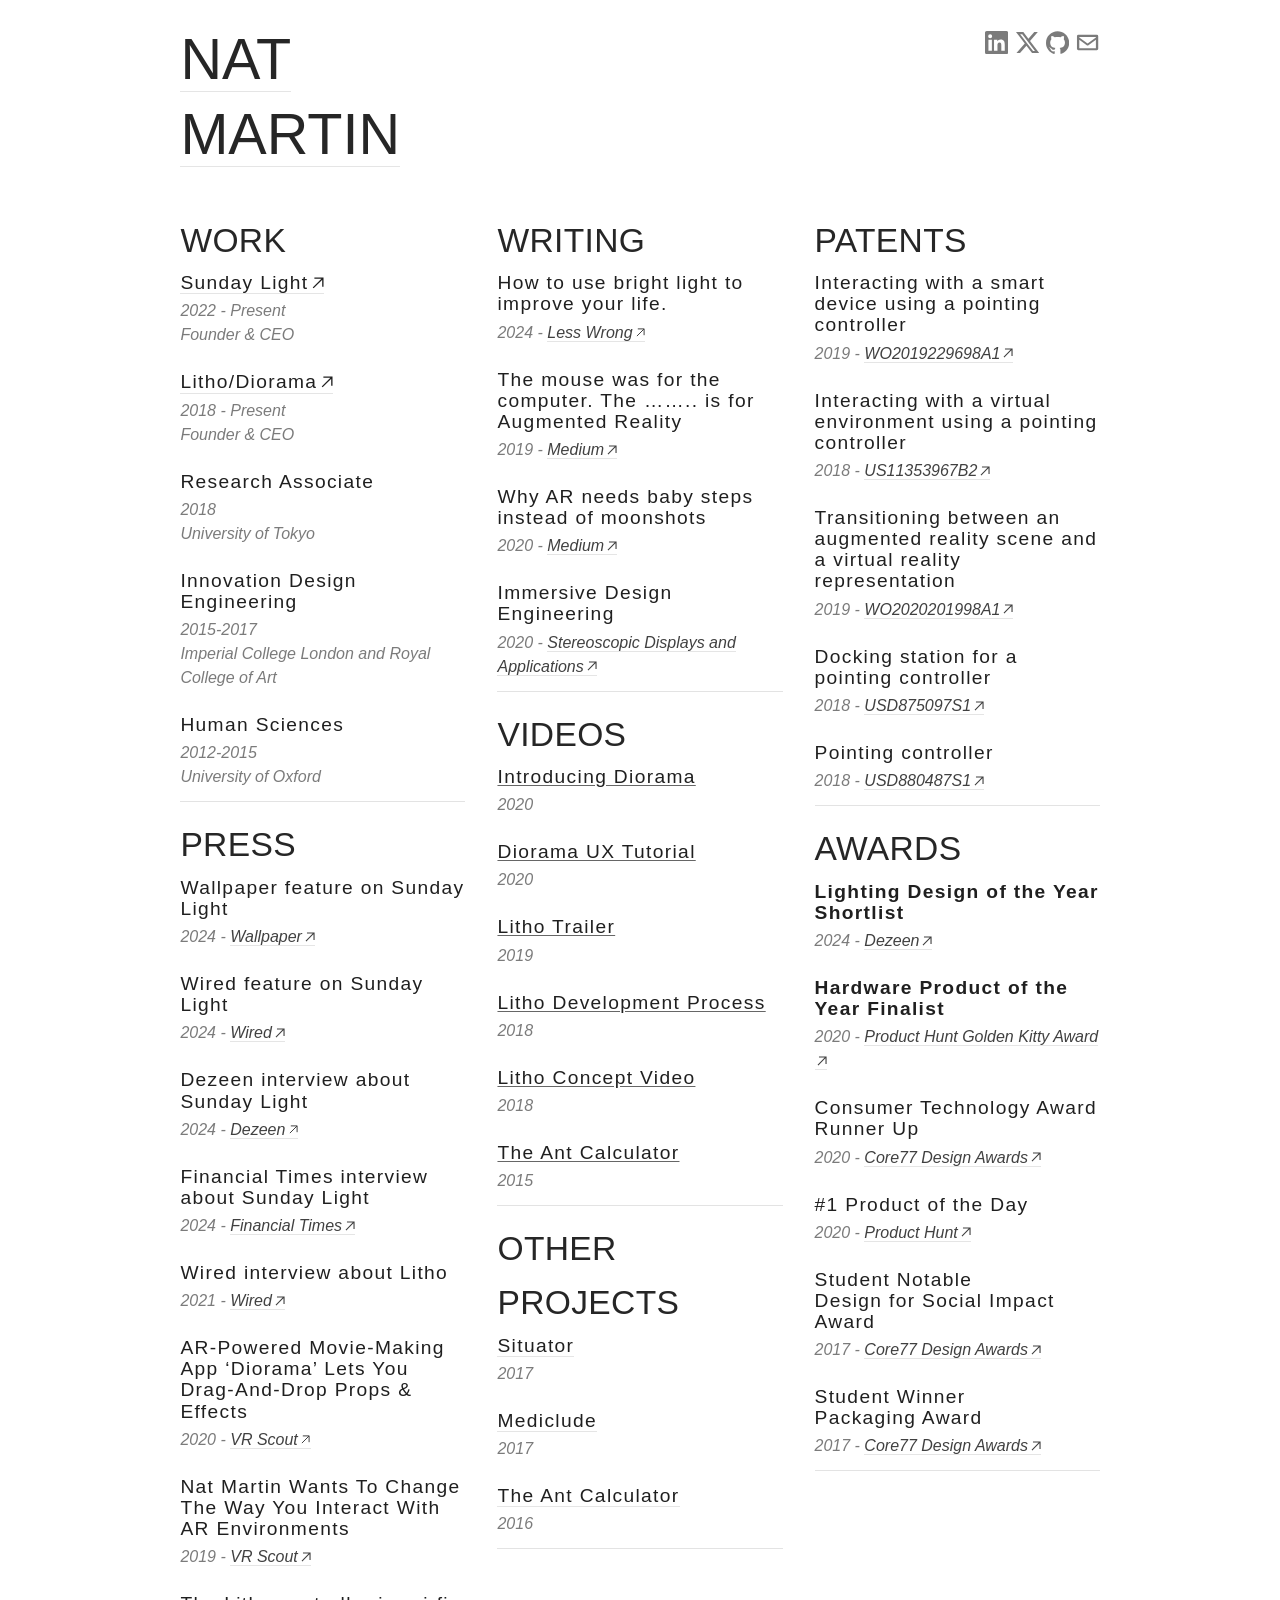
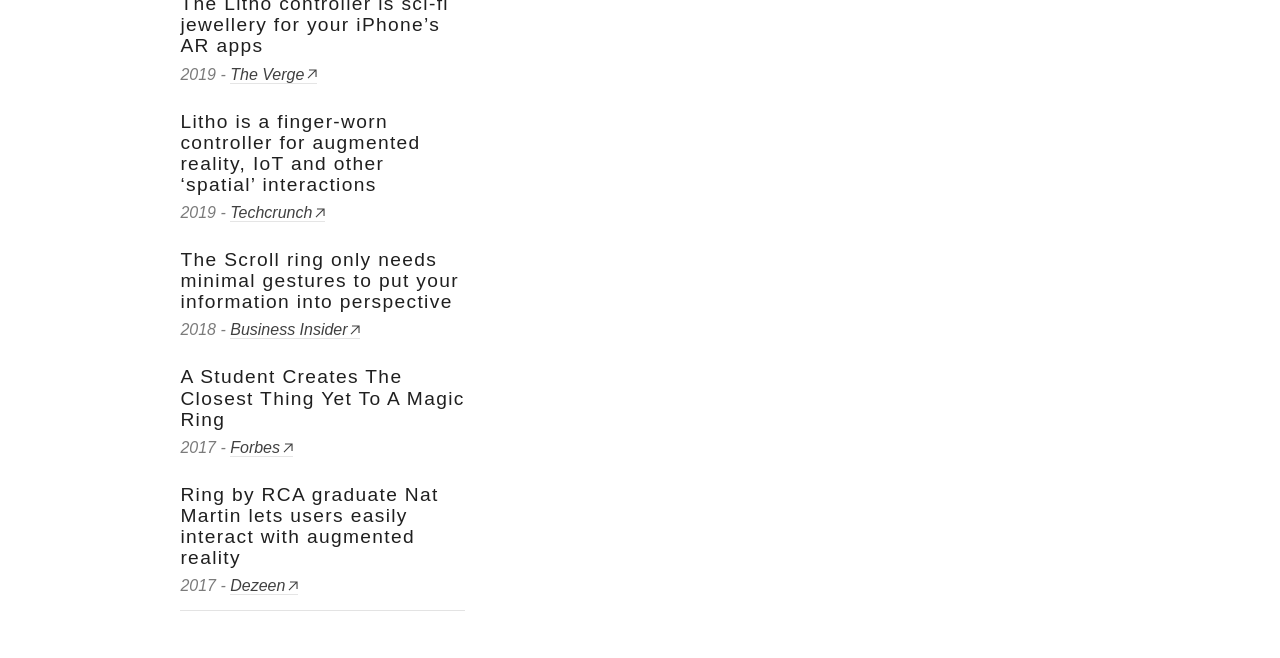
==== index.html @ bfd43d9f "Rebuild Cargo site as static HTML for GitHub Pages Claude-Session: https://claude.ai/code/session_01" ====
<!doctype html>
<html lang="en">
<head>
<meta charset="utf-8">
<meta name="viewport" content="width=device-width, initial-scale=1">
<title>Nat Martin</title>
<meta name="description" content="Nat Martin is the founder of Sunday Light and Litho.">
<link rel="canonical" href="https://natmartin.com/">
<meta property="og:title" content="Nat Martin">
<meta property="og:description" content="Nat Martin is the founder of Sunday Light and Litho.">
<meta property="og:url" content="https://natmartin.com/">
<meta property="og:type" content="website">
<link rel="icon" href="/favicon.ico">
<link rel="stylesheet" href="/style.css">
</head>
<body>

<header class="site-header">
  <h1><a href="/">NAT MARTIN</a></h1>
  <nav class="social" aria-label="Elsewhere">
    <a href="https://www.linkedin.com/in/nat-martin-389845101/" target="_blank" rel="noopener" aria-label="LinkedIn"><svg viewBox="0 0 24 24" fill="currentColor" aria-hidden="true"><path d="M20.447 20.452h-3.554v-5.569c0-1.328-.027-3.037-1.852-3.037-1.853 0-2.136 1.445-2.136 2.939v5.667H9.351V9h3.414v1.561h.046c.477-.9 1.637-1.85 3.37-1.85 3.601 0 4.267 2.37 4.267 5.455v6.286zM5.337 7.433a2.062 2.062 0 1 1 0-4.125 2.062 2.062 0 0 1 0 4.125zM7.119 20.452H3.555V9h3.564v11.452zM22.225 0H1.771C.792 0 0 .774 0 1.729v20.542C0 23.227.792 24 1.771 24h20.451C23.2 24 24 23.227 24 22.271V1.729C24 .774 23.2 0 22.222 0h.003z"/></svg></a>
    <a href="https://twitter.com/natmart_in" target="_blank" rel="noopener" aria-label="X (Twitter)"><svg viewBox="0 0 24 24" fill="currentColor" aria-hidden="true"><path d="M18.901 1.153h3.68l-8.04 9.19L24 22.846h-7.406l-5.8-7.584-6.638 7.584H.474l8.6-9.83L0 1.154h7.594l5.243 6.932ZM17.61 20.644h2.039L6.486 3.24H4.298Z"/></svg></a>
    <a href="https://github.com/natmart-in" target="_blank" rel="noopener" aria-label="GitHub"><svg viewBox="0 0 24 24" fill="currentColor" aria-hidden="true"><path d="M12 .297c-6.63 0-12 5.373-12 12 0 5.303 3.438 9.8 8.205 11.385.6.113.82-.258.82-.577 0-.285-.01-1.04-.015-2.04-3.338.724-4.042-1.61-4.042-1.61C4.422 18.07 3.633 17.7 3.633 17.7c-1.087-.744.084-.729.084-.729 1.205.084 1.838 1.236 1.838 1.236 1.07 1.835 2.809 1.305 3.495.998.108-.776.417-1.305.76-1.605-2.665-.3-5.466-1.332-5.466-5.93 0-1.31.465-2.38 1.235-3.22-.135-.303-.54-1.523.105-3.176 0 0 1.005-.322 3.3 1.23.96-.267 1.98-.399 3-.405 1.02.006 2.04.138 3 .405 2.28-1.552 3.285-1.23 3.285-1.23.645 1.653.24 2.873.12 3.176.765.84 1.23 1.91 1.23 3.22 0 4.61-2.805 5.625-5.475 5.92.42.36.81 1.096.81 2.22 0 1.606-.015 2.896-.015 3.286 0 .315.21.69.825.57C20.565 22.092 24 17.592 24 12.297c0-6.627-5.373-12-12-12"/></svg></a>
    <a href="mailto:nat@litho.cc" aria-label="Email"><svg viewBox="0 0 24 24" fill="currentColor" aria-hidden="true"><path d="M2.5 4h19A1.5 1.5 0 0 1 23 5.5v13a1.5 1.5 0 0 1-1.5 1.5h-19A1.5 1.5 0 0 1 1 18.5v-13A1.5 1.5 0 0 1 2.5 4Zm.9 2.2v.4l8.6 6.3 8.6-6.3v-.4Zm17.2 2.9-7.7 5.6a1.6 1.6 0 0 1-1.8 0L3.4 9.1v8.7h17.2Z"/></svg></a>
  </nav>
</header>

<main class="columns">

  <div>
    <section>
      <h2>WORK</h2>
      <div class="entry">
        <a class="entry-title ext" href="https://www.sundaylight.cc" target="_blank" rel="noopener">Sunday Light</a>
        <p>2022 - Present<br>Founder &amp; CEO</p>
      </div>
      <div class="entry">
        <a class="entry-title ext" href="http://www.diora.ma" target="_blank" rel="noopener">Litho/Diorama</a>
        <p>2018 - Present<br>Founder &amp; CEO</p>
      </div>
      <div class="entry">
        <span class="entry-title">Research Associate</span>
        <p>2018<br>University of Tokyo</p>
      </div>
      <div class="entry">
        <span class="entry-title">Innovation Design Engineering</span>
        <p>2015-2017<br>Imperial College London and Royal College of Art</p>
      </div>
      <div class="entry">
        <span class="entry-title">Human Sciences</span>
        <p>2012-2015<br>University of Oxford</p>
      </div>
      <hr>
    </section>

    <section>
      <h2>PRESS</h2>
      <div class="entry">
        <span class="entry-title">Wallpaper feature on Sunday Light</span>
        <p>2024 - <a class="ext" href="https://www.wallpaper.com/tech/we-switch-on-a-set-of-new-lighting-products-designed-to-entertain-educate-and-enhance" target="_blank" rel="noopener">Wallpaper</a></p>
      </div>
      <div class="entry">
        <span class="entry-title">Wired feature on Sunday Light</span>
        <p>2024 - <a class="ext" href="https://static1.squarespace.com/static/654f672aed29a06d3eca806d/t/6606af1b74b40d6e9ec8dcd3/1711714079746/Sunday+Wired.pdf" target="_blank" rel="noopener">Wired</a></p>
      </div>
      <div class="entry">
        <span class="entry-title">Dezeen interview about Sunday Light</span>
        <p>2024 - <a class="ext" href="https://www.dezeen.com/2024/02/12/sunday-light-nat-martin-sean-hammett/" target="_blank" rel="noopener">Dezeen</a></p>
      </div>
      <div class="entry">
        <span class="entry-title">Financial Times interview about Sunday Light</span>
        <p>2024 - <a class="ext" href="https://www.ft.com/content/4465e2ee-4e23-4ca4-8f45-6066abd70ad9" target="_blank" rel="noopener">Financial Times</a></p>
      </div>
      <div class="entry">
        <span class="entry-title">Wired interview about Litho</span>
        <p>2021 - <a class="ext" href="https://www.wired.co.uk/article/ar-influencers-litho-virtual-reality" target="_blank" rel="noopener">Wired</a></p>
      </div>
      <div class="entry">
        <span class="entry-title">AR-Powered Movie-Making App ‘Diorama’ Lets You Drag-And-Drop Props &amp; Effects</span>
        <p>2020 - <a class="ext" href="https://web.archive.org/web/20230603014330/https://vrscout.com/news/ar-movie-making-diorama-digital-props-effects/" target="_blank" rel="noopener">VR Scout</a></p>
      </div>
      <div class="entry">
        <span class="entry-title">Nat Martin Wants To Change The Way You Interact With AR Environments</span>
        <p>2019 - <a class="ext" href="https://web.archive.org/web/20230203075517/https://vrscout.com/news/nat-martin-interacting-with-ar/" target="_blank" rel="noopener">VR Scout</a></p>
      </div>
      <div class="entry">
        <span class="entry-title">The Litho controller is sci-fi jewellery for your iPhone’s AR apps</span>
        <p>2019 - <a class="ext" href="https://www.theverge.com/2019/2/19/18225277/litho-controller-ar-vr-motion-ring-development-kit-shipping-cost-launch" target="_blank" rel="noopener">The Verge</a></p>
      </div>
      <div class="entry">
        <span class="entry-title">Litho is a finger-worn controller for augmented reality, IoT and other ‘spatial’ interactions</span>
        <p>2019 - <a class="ext" href="https://techcrunch.com/2019/02/18/litho/" target="_blank" rel="noopener">Techcrunch</a></p>
      </div>
      <div class="entry">
        <span class="entry-title">The Scroll ring only needs minimal gestures to put your information into perspective</span>
        <p>2018 - <a class="ext" href="https://twitter.com/businessinsider/status/1115087870413303809" target="_blank" rel="noopener">Business Insider</a></p>
      </div>
      <div class="entry">
        <span class="entry-title">A Student Creates The Closest Thing Yet To A Magic Ring</span>
        <p>2017 - <a class="ext" href="https://www.forbes.com/sites/kevinmurnane/2017/08/09/augmented-reality-technology-a-student-creates-the-closest-thing-yet-to-a-magic-ring/" target="_blank" rel="noopener">Forbes</a></p>
      </div>
      <div class="entry">
        <span class="entry-title">Ring by RCA graduate Nat Martin lets users easily interact with augmented reality</span>
        <p>2017 - <a class="ext" href="https://www.dezeen.com/2017/07/25/rca-graduate-scroll-ring-lets-users-easily-interact-with-augmented-reality-design-technology/" target="_blank" rel="noopener">Dezeen</a></p>
      </div>
      <hr>
    </section>
  </div>

  <div>
    <section>
      <h2>WRITING</h2>
      <div class="entry">
        <span class="entry-title">How to use bright light to improve your life.</span>
        <p>2024 - <a class="ext" href="https://www.lesswrong.com/posts/W4Y7wkGEgaKemsyf9/how-to-use-bright-light-to-improve-your-life" target="_blank" rel="noopener">Less Wrong</a></p>
      </div>
      <div class="entry">
        <span class="entry-title">The mouse was for the computer. The …….. is for Augmented Reality</span>
        <p>2019 - <a class="ext" href="https://medium.com/litho/designing-an-input-device-for-the-real-world-a-process-of-elimination-c4685aed7d09" target="_blank" rel="noopener">Medium</a></p>
      </div>
      <div class="entry">
        <span class="entry-title">Why AR needs baby steps instead of moonshots</span>
        <p>2020 - <a class="ext" href="https://medium.com/litho/how-to-ship-an-ar-product-that-people-might-actually-want-174dd3a773b3" target="_blank" rel="noopener">Medium</a></p>
      </div>
      <div class="entry">
        <span class="entry-title">Immersive Design Engineering</span>
        <p>2020 - <a class="ext" href="https://www.researchgate.net/publication/344886489_Immersive_Design_Engineering" target="_blank" rel="noopener">Stereoscopic Displays and Applications</a></p>
      </div>
      <hr>
    </section>

    <section>
      <h2>VIDEOS</h2>
      <div class="entry">
        <button class="video" type="button" data-video="https://www.youtube.com/embed/HFUXBONuKPU">Introducing Diorama</button>
        <p>2020</p>
      </div>
      <div class="entry">
        <button class="video" type="button" data-video="https://www.youtube.com/embed/gn4ldR-CJKc?start=42">Diorama UX Tutorial</button>
        <p>2020</p>
      </div>
      <div class="entry">
        <button class="video" type="button" data-video="https://www.youtube.com/embed/v8LeG3nco04">Litho Trailer</button>
        <p>2019</p>
      </div>
      <div class="entry">
        <button class="video" type="button" data-video="https://www.youtube.com/embed/qNUJE_VNYdY">Litho Development Process</button>
        <p>2018</p>
      </div>
      <div class="entry">
        <button class="video" type="button" data-video="https://www.youtube.com/embed/jl1Sqm-9z5Y">Litho Concept Video</button>
        <p>2018</p>
      </div>
      <div class="entry">
        <button class="video" type="button" data-video="https://www.youtube.com/embed/rH-5Jxub50o">The Ant Calculator</button>
        <p>2015</p>
      </div>
      <hr>
    </section>

    <section>
      <h2>OTHER PROJECTS</h2>
      <div class="entry">
        <a class="entry-title" href="/Situator">Situator</a>
        <p>2017</p>
      </div>
      <div class="entry">
        <a class="entry-title" href="/Mediclude">Mediclude</a>
        <p>2017</p>
      </div>
      <div class="entry">
        <a class="entry-title" href="/The-Ant-Calculator">The Ant Calculator</a>
        <p>2016</p>
      </div>
      <hr>
    </section>
  </div>

  <div>
    <section>
      <h2>PATENTS</h2>
      <div class="entry">
        <span class="entry-title">Interacting with a smart device using a pointing controller</span>
        <p>2019 - <a class="ext" href="https://patentimages.storage.googleapis.com/80/d0/ac/62b74b3158cdf9/WO2020170105A1.pdf" target="_blank" rel="noopener">WO2019229698A1</a></p>
      </div>
      <div class="entry">
        <span class="entry-title">Interacting with a virtual environment using a pointing controller</span>
        <p>2018 - <a class="ext" href="https://patentimages.storage.googleapis.com/e6/0a/2b/3825c41c6f18b3/US11353967.pdf" target="_blank" rel="noopener">US11353967B2</a></p>
      </div>
      <div class="entry">
        <span class="entry-title">Transitioning between an augmented reality scene and a virtual reality representation</span>
        <p>2019 - <a class="ext" href="https://patentimages.storage.googleapis.com/53/9c/a0/f9d5b42221a917/WO2020201998A1.pdf" target="_blank" rel="noopener">WO2020201998A1</a></p>
      </div>
      <div class="entry">
        <span class="entry-title">Docking station for a pointing controller</span>
        <p>2018 - <a class="ext" href="https://patentimages.storage.googleapis.com/ee/4f/90/f56b7838b0bfa9/USD875097.pdf" target="_blank" rel="noopener">USD875097S1</a></p>
      </div>
      <div class="entry">
        <span class="entry-title">Pointing controller</span>
        <p>2018 - <a class="ext" href="https://patentimages.storage.googleapis.com/4f/f9/db/c7bdec2f3b0ec2/USD880487.pdf" target="_blank" rel="noopener">USD880487S1</a></p>
      </div>
      <hr>
    </section>

    <section>
      <h2>AWARDS</h2>
      <div class="entry">
        <span class="entry-title strong">Lighting Design of the Year Shortlist</span>
        <p>2024 - <a class="ext" href="https://www.dezeen.com/awards/2024/shortlists/sunday-light/" target="_blank" rel="noopener">Dezeen</a></p>
      </div>
      <div class="entry">
        <span class="entry-title strong">Hardware Product of the Year Finalist</span>
        <p>2020 - <a class="ext" href="https://twitter.com/ProductHuntHi/status/1351247954657636352" target="_blank" rel="noopener">Product Hunt Golden Kitty Award</a></p>
      </div>
      <div class="entry">
        <span class="entry-title">Consumer Technology Award Runner Up</span>
        <p>2020 - <a class="ext" href="https://www.core77.com/posts/98933/The-2020-Core77-Design-Awards-Consumer-Technology-Honorees" target="_blank" rel="noopener">Core77 Design Awards</a></p>
      </div>
      <div class="entry">
        <span class="entry-title">#1 Product of the Day</span>
        <p>2020 - <a class="ext" href="https://www.producthunt.com/posts/diorama" target="_blank" rel="noopener">Product Hunt</a></p>
      </div>
      <div class="entry">
        <span class="entry-title">Student Notable<br>Design for Social Impact Award</span>
        <p>2017 - <a class="ext" href="https://designawards.core77.com/2017/Design-for-Social-Impact.html" target="_blank" rel="noopener">Core77 Design Awards</a></p>
      </div>
      <div class="entry">
        <span class="entry-title">Student Winner<br>Packaging Award</span>
        <p>2017 - <a class="ext" href="https://designawards.core77.com/Packaging/63092/Mediclude.html" target="_blank" rel="noopener">Core77 Design Awards</a></p>
      </div>
      <hr>
    </section>
  </div>

</main>

<dialog class="player" aria-label="Video">
  <button class="close" type="button" aria-label="Close video">&times;</button>
  <div class="frame"><iframe title="Video" allow="autoplay; encrypted-media; picture-in-picture; fullscreen" allowfullscreen referrerpolicy="strict-origin-when-cross-origin"></iframe></div>
</dialog>

<script>
(() => {
  const dialog = document.querySelector('dialog.player');
  const frame = dialog.querySelector('iframe');
  document.querySelectorAll('[data-video]').forEach((button) => {
    button.addEventListener('click', () => {
      const url = button.dataset.video;
      frame.src = url + (url.includes('?') ? '&' : '?') + 'autoplay=1';
      frame.title = button.textContent;
      dialog.showModal();
    });
  });
  dialog.querySelector('.close').addEventListener('click', () => dialog.close());
  dialog.addEventListener('click', (e) => { if (e.target === dialog) dialog.close(); });
  dialog.addEventListener('close', () => { frame.src = ''; });
})();
</script>
</body>
</html>
---- style.css ----
:root {
  --ink: rgba(0, 0, 0, 0.85);
  --title: rgba(0, 0, 0, 0.88);
  --link: rgba(0, 0, 0, 0.75);
  --muted: rgba(79, 79, 79, 0.75);
  --rule: rgba(0, 0, 0, 0.11);
  --underline: rgba(127, 127, 127, 0.2);
  --bg: #fff;
  --pad: 1.9rem;
  --gap: 2rem;
  --font: -apple-system, BlinkMacSystemFont, "Segoe UI", Roboto, Oxygen, Ubuntu, Cantarell, "Open Sans", "Helvetica Neue", sans-serif;
}

*, *::before, *::after { box-sizing: border-box; }

html { font-size: 100%; -webkit-text-size-adjust: 100%; }

body {
  margin: 0 auto;
  max-width: 980px;
  background: var(--bg);
  color: var(--muted);
  font: 400 1rem/1.5 var(--font);
  -webkit-font-smoothing: antialiased;
}

a {
  color: var(--link);
  text-decoration: none;
  border-bottom: 1px solid var(--underline);
}
a:hover { border-bottom-color: rgba(0, 0, 0, 0.45); }
a:active { opacity: 0.7; }

i, em { font-style: italic; }
b, strong { font-weight: 600; }

hr {
  height: 1px;
  margin: 0.5rem 0;
  border: 0;
  background: var(--rule);
}

img { display: block; max-width: 100%; height: auto; }

/* External-link arrow, drawn so it never renders as an emoji */
.ext::after {
  content: "";
  display: inline-block;
  width: 0.62em;
  height: 0.62em;
  margin-left: 0.18em;
  vertical-align: 0.02em;
  background: currentColor;
  -webkit-mask: url("data:image/svg+xml,%3Csvg xmlns='http://www.w3.org/2000/svg' viewBox='0 0 10 10'%3E%3Cpath d='M2 1h7v7M9 1 1 9' fill='none' stroke='black' stroke-width='1.1'/%3E%3C/svg%3E") center / contain no-repeat;
  mask: url("data:image/svg+xml,%3Csvg xmlns='http://www.w3.org/2000/svg' viewBox='0 0 10 10'%3E%3Cpath d='M2 1h7v7M9 1 1 9' fill='none' stroke='black' stroke-width='1.1'/%3E%3C/svg%3E") center / contain no-repeat;
}

/* Header */

.site-header {
  display: flex;
  justify-content: space-between;
  align-items: flex-start;
  gap: var(--gap);
  padding: 1.4rem var(--pad) 0;
}

.site-header h1 {
  margin: 0;
  max-width: 18rem;
  font-size: 3.6rem;
  font-weight: 400;
  line-height: 1.3;
  color: var(--ink);
}
.site-header h1 a { color: var(--ink); }

.social {
  display: flex;
  gap: 0.45rem;
  padding-top: 0.55rem;
}
.social a {
  display: block;
  border: 0;
  color: var(--muted);
}
.social a:hover { color: var(--ink); }
.social svg { display: block; width: 1.45rem; height: 1.45rem; }

/* Home: three columns */

.columns {
  display: grid;
  grid-template-columns: repeat(3, minmax(0, 1fr));
  column-gap: var(--gap);
  padding: 2.6rem var(--pad) var(--pad);
}

section h2 {
  margin: 0 0 0.3rem;
  font-size: 2.1rem;
  font-weight: 400;
  line-height: 1.6;
  letter-spacing: 0.01em;
  color: var(--ink);
}

section + section { margin-top: 0; }
section hr { margin-top: 0.75rem; margin-bottom: 1rem; }

.entry { margin: 0 0 1.5rem; }
.entry:last-of-type { margin-bottom: 0.25rem; }

.entry-title {
  display: inline-block;
  margin: 0;
  font-size: 1.2rem;
  font-weight: 400;
  line-height: 1.1;
  letter-spacing: 0.07em;
  color: var(--title);
}
a.entry-title { color: var(--title); }
.entry-title.strong { font-weight: 600; }

.entry p {
  margin: 0.2rem 0 0;
  font-style: italic;
}

/* Video triggers look like the old underlined links */
.video {
  appearance: none;
  padding: 0;
  border: 0;
  background: none;
  font: inherit;
  font-size: 1.2rem;
  line-height: 1.1;
  letter-spacing: 0.07em;
  color: var(--title);
  text-decoration: underline;
  text-decoration-color: rgba(0, 0, 0, 0.6);
  text-underline-offset: 0.12em;
  cursor: pointer;
  text-align: left;
}
.video:hover { text-decoration-color: currentColor; }

dialog.player {
  width: min(90vw, 960px);
  max-width: none;
  padding: 0;
  border: 0;
  border-radius: 12px;
  overflow: hidden;
  background: #000;
  box-shadow: 0 10px 40px rgba(0, 0, 0, 0.25);
}
dialog.player::backdrop {
  background: rgba(0, 0, 0, 0.35);
  -webkit-backdrop-filter: blur(2px);
  backdrop-filter: blur(2px);
}
dialog.player .frame { position: relative; aspect-ratio: 16 / 9; }
dialog.player iframe { position: absolute; inset: 0; width: 100%; height: 100%; border: 0; }
dialog.player .close {
  position: fixed;
  top: 0.75rem;
  right: 1rem;
  padding: 0 0.4rem;
  border: 0;
  background: none;
  color: #fff;
  font: 300 2.4rem/1 var(--font);
  cursor: pointer;
}

/* Project pages */

.project {
  padding: 2.6rem var(--pad) 4rem;
  font-size: 1.05rem;
  line-height: 1.6;
}

.project .split {
  display: grid;
  grid-template-columns: minmax(0, 2fr) minmax(0, 1fr);
  gap: var(--gap);
  align-items: start;
}
.project .split.reverse { grid-template-columns: minmax(0, 1fr) minmax(0, 2fr); }

.project .label {
  margin: 0 0 1.4rem;
  font-size: 1.2rem;
  line-height: 1.1;
  letter-spacing: 0.07em;
  text-transform: uppercase;
  color: var(--title);
}

.project p { margin: 0 0 1.4rem; }
.project b { color: rgba(0, 0, 0, 0.7); }

.project figure { margin: 3rem 0 0; }
.project figcaption {
  margin-top: 0.6em;
  font-size: 0.95rem;
  letter-spacing: 0.02em;
  color: var(--muted);
}

.embed { position: relative; aspect-ratio: 16 / 9; background: #000; }
.embed.square { aspect-ratio: 4 / 3; background: none; }
.embed iframe { position: absolute; inset: 0; width: 100%; height: 100%; border: 0; }

.project .note { margin-top: 3rem; }
.project .narrow { max-width: 66.666%; margin: 1rem auto 0; }

/* Phones and small tablets */

@media (max-width: 767px) {
  :root { --pad: 1.25rem; }
  html { font-size: 93.75%; }
  .site-header { padding-top: 1.1rem; }
  .site-header h1 { font-size: 3rem; }
  .social { padding-top: 0.35rem; }
  .columns { grid-template-columns: 1fr; padding-top: 1.6rem; }
  .columns > div + div { margin-top: 1rem; }
  .project .split,
  .project .split.reverse { grid-template-columns: 1fr; }
  .project .split.reverse > :first-child { order: 2; }
  .project .narrow { max-width: 100%; }
}

@media (prefers-reduced-motion: no-preference) {
  a, .social a, .video { transition: color 0.15s, border-color 0.15s, text-decoration-color 0.15s; }
}
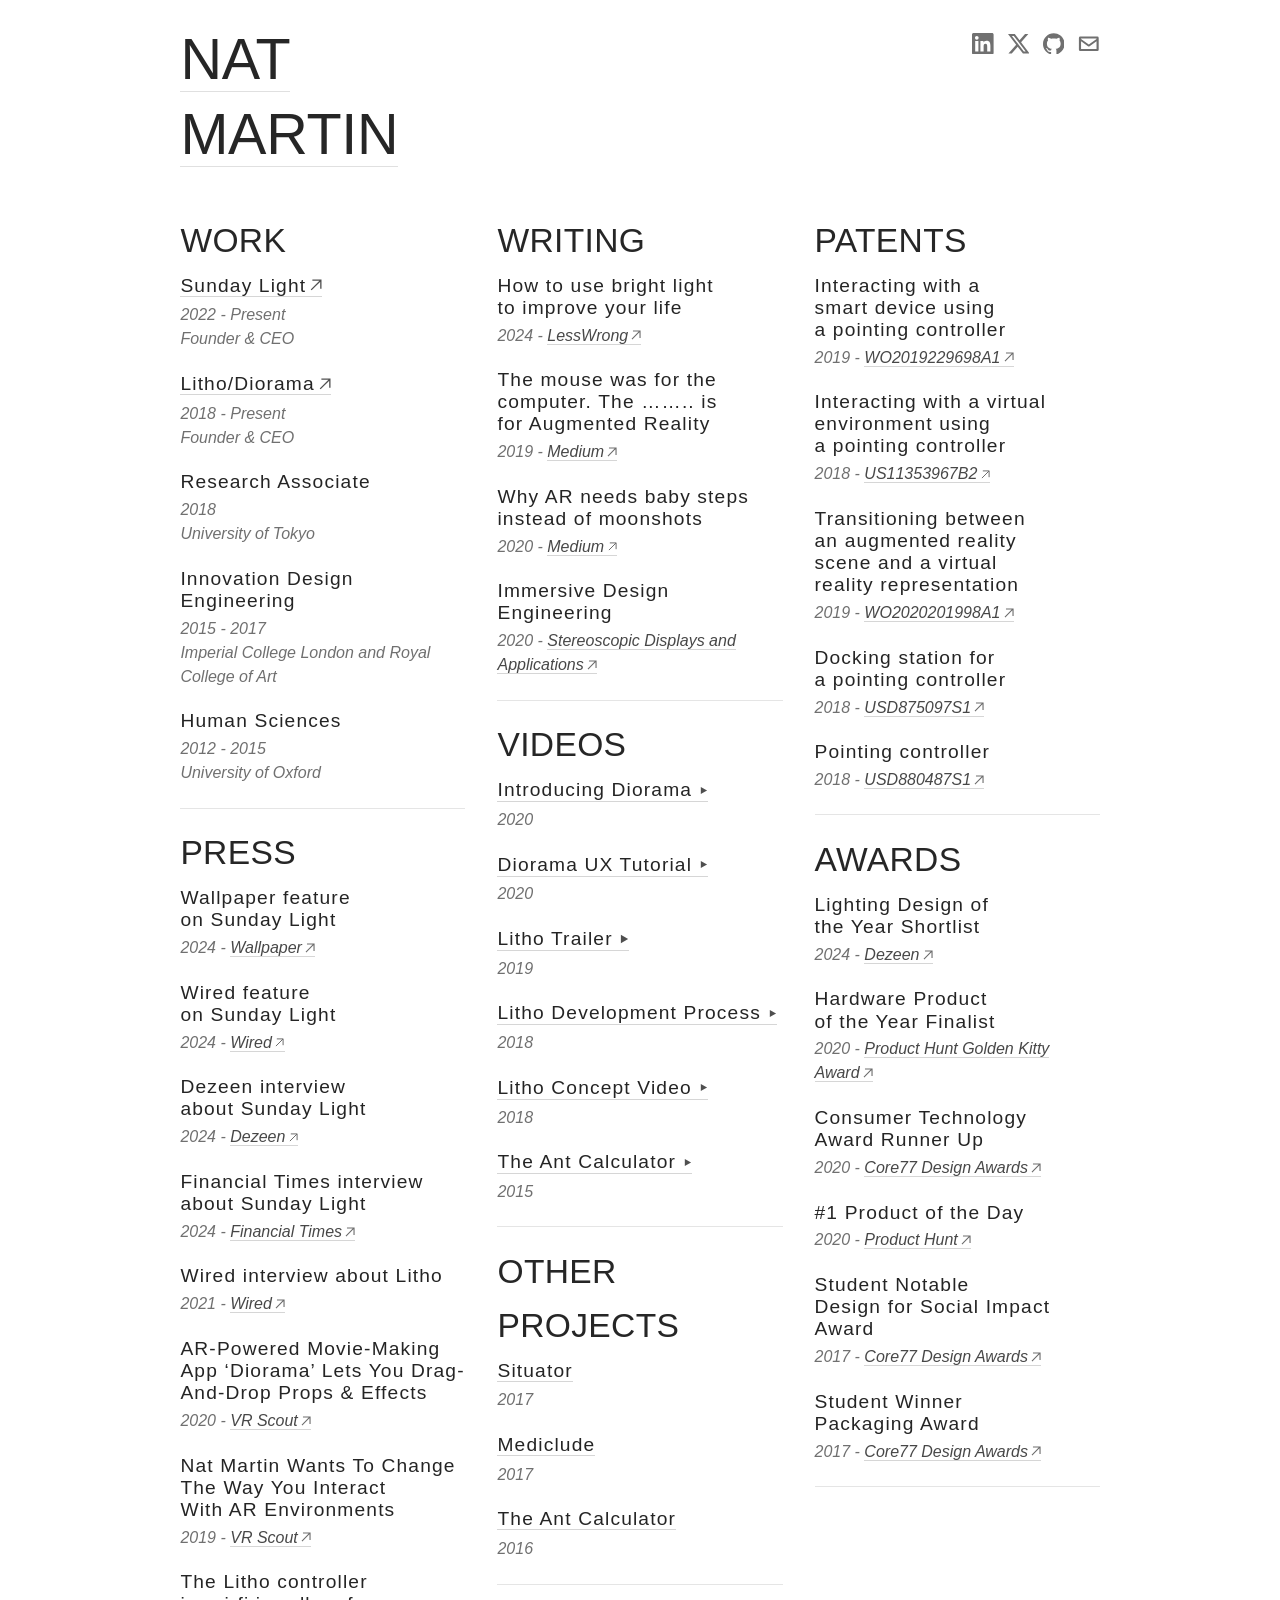
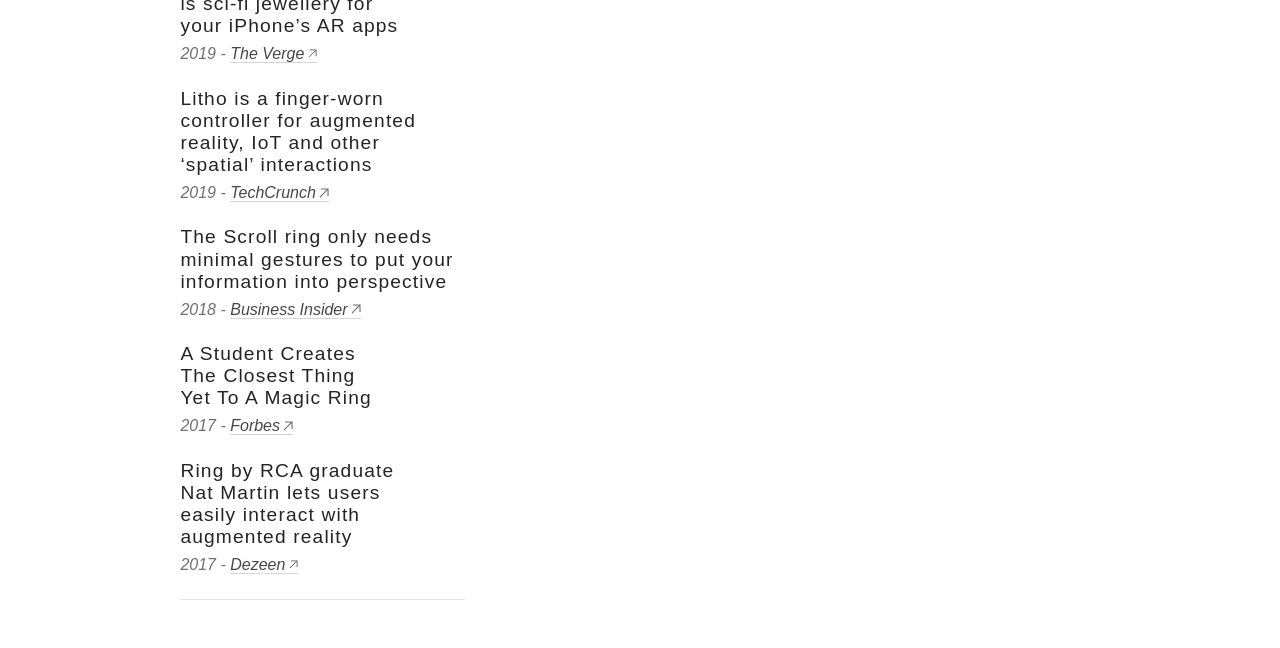
==== commit b6814500: "Polish pass: X handle, copy fixes, consistent links, icons, social card - X handle is now @natmartin" ====
--- a/index.html
+++ b/index.html
@@ -10,7 +10,17 @@
 <meta property="og:description" content="Nat Martin is the founder of Sunday Light and Litho.">
 <meta property="og:url" content="https://natmartin.com/">
 <meta property="og:type" content="website">
-<link rel="icon" href="/favicon.ico">
+<link rel="icon" href="/favicon.svg" type="image/svg+xml">
+<link rel="icon" href="/favicon.ico" sizes="32x32">
+<link rel="apple-touch-icon" href="/apple-touch-icon.png">
+<meta name="theme-color" content="#ffffff">
+<meta property="og:site_name" content="Nat Martin">
+<meta property="og:image" content="https://natmartin.com/og.png">
+<meta property="og:image:width" content="1200">
+<meta property="og:image:height" content="630">
+<meta name="twitter:card" content="summary_large_image">
+<meta name="twitter:site" content="@natmartin">
+<script type="application/ld+json">{"@context":"https://schema.org","@type":"Person","name":"Nat Martin","url":"https://natmartin.com/","jobTitle":"Founder & CEO","worksFor":{"@type":"Organization","name":"Sunday Light","url":"https://www.sundaylight.cc"},"alumniOf":[{"@type":"CollegeOrUniversity","name":"Royal College of Art"},{"@type":"CollegeOrUniversity","name":"Imperial College London"},{"@type":"CollegeOrUniversity","name":"University of Oxford"}],"sameAs":["https://www.linkedin.com/in/nat-martin-389845101/","https://x.com/natmartin","https://github.com/natmart-in"]}</script>
 <link rel="stylesheet" href="/style.css">
 </head>
 <body>
@@ -19,7 +29,7 @@
   <h1><a href="/">NAT MARTIN</a></h1>
   <nav class="social" aria-label="Elsewhere">
     <a href="https://www.linkedin.com/in/nat-martin-389845101/" target="_blank" rel="noopener" aria-label="LinkedIn"><svg viewBox="0 0 24 24" fill="currentColor" aria-hidden="true"><path d="M20.447 20.452h-3.554v-5.569c0-1.328-.027-3.037-1.852-3.037-1.853 0-2.136 1.445-2.136 2.939v5.667H9.351V9h3.414v1.561h.046c.477-.9 1.637-1.85 3.37-1.85 3.601 0 4.267 2.37 4.267 5.455v6.286zM5.337 7.433a2.062 2.062 0 1 1 0-4.125 2.062 2.062 0 0 1 0 4.125zM7.119 20.452H3.555V9h3.564v11.452zM22.225 0H1.771C.792 0 0 .774 0 1.729v20.542C0 23.227.792 24 1.771 24h20.451C23.2 24 24 23.227 24 22.271V1.729C24 .774 23.2 0 22.222 0h.003z"/></svg></a>
-    <a href="https://twitter.com/natmart_in" target="_blank" rel="noopener" aria-label="X (Twitter)"><svg viewBox="0 0 24 24" fill="currentColor" aria-hidden="true"><path d="M18.901 1.153h3.68l-8.04 9.19L24 22.846h-7.406l-5.8-7.584-6.638 7.584H.474l8.6-9.83L0 1.154h7.594l5.243 6.932ZM17.61 20.644h2.039L6.486 3.24H4.298Z"/></svg></a>
+    <a href="https://x.com/natmartin" target="_blank" rel="noopener" aria-label="X"><svg viewBox="0 0 24 24" fill="currentColor" aria-hidden="true"><path d="M18.901 1.153h3.68l-8.04 9.19L24 22.846h-7.406l-5.8-7.584-6.638 7.584H.474l8.6-9.83L0 1.154h7.594l5.243 6.932ZM17.61 20.644h2.039L6.486 3.24H4.298Z"/></svg></a>
     <a href="https://github.com/natmart-in" target="_blank" rel="noopener" aria-label="GitHub"><svg viewBox="0 0 24 24" fill="currentColor" aria-hidden="true"><path d="M12 .297c-6.63 0-12 5.373-12 12 0 5.303 3.438 9.8 8.205 11.385.6.113.82-.258.82-.577 0-.285-.01-1.04-.015-2.04-3.338.724-4.042-1.61-4.042-1.61C4.422 18.07 3.633 17.7 3.633 17.7c-1.087-.744.084-.729.084-.729 1.205.084 1.838 1.236 1.838 1.236 1.07 1.835 2.809 1.305 3.495.998.108-.776.417-1.305.76-1.605-2.665-.3-5.466-1.332-5.466-5.93 0-1.31.465-2.38 1.235-3.22-.135-.303-.54-1.523.105-3.176 0 0 1.005-.322 3.3 1.23.96-.267 1.98-.399 3-.405 1.02.006 2.04.138 3 .405 2.28-1.552 3.285-1.23 3.285-1.23.645 1.653.24 2.873.12 3.176.765.84 1.23 1.91 1.23 3.22 0 4.61-2.805 5.625-5.475 5.92.42.36.81 1.096.81 2.22 0 1.606-.015 2.896-.015 3.286 0 .315.21.69.825.57C20.565 22.092 24 17.592 24 12.297c0-6.627-5.373-12-12-12"/></svg></a>
     <a href="mailto:nat@litho.cc" aria-label="Email"><svg viewBox="0 0 24 24" fill="currentColor" aria-hidden="true"><path d="M2.5 4h19A1.5 1.5 0 0 1 23 5.5v13a1.5 1.5 0 0 1-1.5 1.5h-19A1.5 1.5 0 0 1 1 18.5v-13A1.5 1.5 0 0 1 2.5 4Zm.9 2.2v.4l8.6 6.3 8.6-6.3v-.4Zm17.2 2.9-7.7 5.6a1.6 1.6 0 0 1-1.8 0L3.4 9.1v8.7h17.2Z"/></svg></a>
   </nav>
@@ -44,11 +54,11 @@
       </div>
       <div class="entry">
         <span class="entry-title">Innovation Design Engineering</span>
-        <p>2015-2017<br>Imperial College London and Royal College of Art</p>
+        <p>2015 - 2017<br>Imperial College London and Royal College of Art</p>
       </div>
       <div class="entry">
         <span class="entry-title">Human Sciences</span>
-        <p>2012-2015<br>University of Oxford</p>
+        <p>2012 - 2015<br>University of Oxford</p>
       </div>
       <hr>
     </section>
@@ -89,7 +99,7 @@
       </div>
       <div class="entry">
         <span class="entry-title">Litho is a finger-worn controller for augmented reality, IoT and other ‘spatial’ interactions</span>
-        <p>2019 - <a class="ext" href="https://techcrunch.com/2019/02/18/litho/" target="_blank" rel="noopener">Techcrunch</a></p>
+        <p>2019 - <a class="ext" href="https://techcrunch.com/2019/02/18/litho/" target="_blank" rel="noopener">TechCrunch</a></p>
       </div>
       <div class="entry">
         <span class="entry-title">The Scroll ring only needs minimal gestures to put your information into perspective</span>
@@ -111,8 +121,8 @@
     <section>
       <h2>WRITING</h2>
       <div class="entry">
-        <span class="entry-title">How to use bright light to improve your life.</span>
-        <p>2024 - <a class="ext" href="https://www.lesswrong.com/posts/W4Y7wkGEgaKemsyf9/how-to-use-bright-light-to-improve-your-life" target="_blank" rel="noopener">Less Wrong</a></p>
+        <span class="entry-title">How to use bright light to improve your life</span>
+        <p>2024 - <a class="ext" href="https://www.lesswrong.com/posts/W4Y7wkGEgaKemsyf9/how-to-use-bright-light-to-improve-your-life" target="_blank" rel="noopener">LessWrong</a></p>
       </div>
       <div class="entry">
         <span class="entry-title">The mouse was for the computer. The …….. is for Augmented Reality</span>
@@ -132,27 +142,27 @@
     <section>
       <h2>VIDEOS</h2>
       <div class="entry">
-        <button class="video" type="button" data-video="https://www.youtube.com/embed/HFUXBONuKPU">Introducing Diorama</button>
+        <button class="video play" type="button" data-video="https://www.youtube.com/embed/HFUXBONuKPU">Introducing Diorama</button>
         <p>2020</p>
       </div>
       <div class="entry">
-        <button class="video" type="button" data-video="https://www.youtube.com/embed/gn4ldR-CJKc?start=42">Diorama UX Tutorial</button>
+        <button class="video play" type="button" data-video="https://www.youtube.com/embed/gn4ldR-CJKc?start=42">Diorama UX Tutorial</button>
         <p>2020</p>
       </div>
       <div class="entry">
-        <button class="video" type="button" data-video="https://www.youtube.com/embed/v8LeG3nco04">Litho Trailer</button>
+        <button class="video play" type="button" data-video="https://www.youtube.com/embed/v8LeG3nco04">Litho Trailer</button>
         <p>2019</p>
       </div>
       <div class="entry">
-        <button class="video" type="button" data-video="https://www.youtube.com/embed/qNUJE_VNYdY">Litho Development Process</button>
+        <button class="video play" type="button" data-video="https://www.youtube.com/embed/qNUJE_VNYdY">Litho Development Process</button>
         <p>2018</p>
       </div>
       <div class="entry">
-        <button class="video" type="button" data-video="https://www.youtube.com/embed/jl1Sqm-9z5Y">Litho Concept Video</button>
+        <button class="video play" type="button" data-video="https://www.youtube.com/embed/jl1Sqm-9z5Y">Litho Concept Video</button>
         <p>2018</p>
       </div>
       <div class="entry">
-        <button class="video" type="button" data-video="https://www.youtube.com/embed/rH-5Jxub50o">The Ant Calculator</button>
+        <button class="video play" type="button" data-video="https://www.youtube.com/embed/rH-5Jxub50o">The Ant Calculator</button>
         <p>2015</p>
       </div>
       <hr>
@@ -205,11 +215,11 @@
     <section>
       <h2>AWARDS</h2>
       <div class="entry">
-        <span class="entry-title strong">Lighting Design of the Year Shortlist</span>
+        <span class="entry-title">Lighting Design of the Year Shortlist</span>
         <p>2024 - <a class="ext" href="https://www.dezeen.com/awards/2024/shortlists/sunday-light/" target="_blank" rel="noopener">Dezeen</a></p>
       </div>
       <div class="entry">
-        <span class="entry-title strong">Hardware Product of the Year Finalist</span>
+        <span class="entry-title">Hardware Product of the Year Finalist</span>
         <p>2020 - <a class="ext" href="https://twitter.com/ProductHuntHi/status/1351247954657636352" target="_blank" rel="noopener">Product Hunt Golden Kitty Award</a></p>
       </div>
       <div class="entry">
@@ -236,7 +246,7 @@
 
 <dialog class="player" aria-label="Video">
   <button class="close" type="button" aria-label="Close video">&times;</button>
-  <div class="frame"><iframe title="Video" allow="autoplay; encrypted-media; picture-in-picture; fullscreen" allowfullscreen referrerpolicy="strict-origin-when-cross-origin"></iframe></div>
+  <div class="frame"><iframe title="Video" allow="autoplay; encrypted-media; picture-in-picture; fullscreen" referrerpolicy="strict-origin-when-cross-origin"></iframe></div>
 </dialog>
 
 <script>
--- a/style.css
+++ b/style.css
@@ -1,14 +1,16 @@
 :root {
   --ink: rgba(0, 0, 0, 0.85);
-  --title: rgba(0, 0, 0, 0.88);
-  --link: rgba(0, 0, 0, 0.75);
-  --muted: rgba(79, 79, 79, 0.75);
-  --rule: rgba(0, 0, 0, 0.11);
-  --underline: rgba(127, 127, 127, 0.2);
+  --title: rgba(0, 0, 0, 0.86);
+  --link: rgba(0, 0, 0, 0.72);
+  --muted: #707070;
+  --rule: rgba(0, 0, 0, 0.1);
+  --underline: rgba(0, 0, 0, 0.16);
+  --underline-hover: rgba(0, 0, 0, 0.5);
   --bg: #fff;
   --pad: 1.9rem;
   --gap: 2rem;
   --font: -apple-system, BlinkMacSystemFont, "Segoe UI", Roboto, Oxygen, Ubuntu, Cantarell, "Open Sans", "Helvetica Neue", sans-serif;
+  color-scheme: light;
 }
 
 *, *::before, *::after { box-sizing: border-box; }
@@ -22,40 +24,58 @@
   color: var(--muted);
   font: 400 1rem/1.5 var(--font);
   -webkit-font-smoothing: antialiased;
-}
+  text-rendering: optimizeLegibility;
+}
+
+::selection { background: rgba(0, 0, 0, 0.1); color: #000; }
 
 a {
   color: var(--link);
   text-decoration: none;
   border-bottom: 1px solid var(--underline);
 }
-a:hover { border-bottom-color: rgba(0, 0, 0, 0.45); }
+a:hover { color: var(--ink); border-bottom-color: var(--underline-hover); }
 a:active { opacity: 0.7; }
+
+:focus { outline: none; }
+:focus-visible {
+  outline: 2px solid rgba(0, 0, 0, 0.6);
+  outline-offset: 3px;
+  border-radius: 2px;
+}
 
 i, em { font-style: italic; }
 b, strong { font-weight: 600; }
 
 hr {
   height: 1px;
-  margin: 0.5rem 0;
+  margin: 0;
   border: 0;
   background: var(--rule);
 }
 
 img { display: block; max-width: 100%; height: auto; }
 
-/* External-link arrow, drawn so it never renders as an emoji */
-.ext::after {
+p { text-wrap: pretty; }
+
+/* Small glyphs after links: ↗ leaves the site, ▸ plays a video.
+   Drawn as masks so they never turn into emoji. */
+.ext::after,
+.play::after {
   content: "";
   display: inline-block;
   width: 0.62em;
   height: 0.62em;
-  margin-left: 0.18em;
+  margin-left: 0.2em;
   vertical-align: 0.02em;
   background: currentColor;
-  -webkit-mask: url("data:image/svg+xml,%3Csvg xmlns='http://www.w3.org/2000/svg' viewBox='0 0 10 10'%3E%3Cpath d='M2 1h7v7M9 1 1 9' fill='none' stroke='black' stroke-width='1.1'/%3E%3C/svg%3E") center / contain no-repeat;
-  mask: url("data:image/svg+xml,%3Csvg xmlns='http://www.w3.org/2000/svg' viewBox='0 0 10 10'%3E%3Cpath d='M2 1h7v7M9 1 1 9' fill='none' stroke='black' stroke-width='1.1'/%3E%3C/svg%3E") center / contain no-repeat;
-}
+  opacity: 0.8;
+  -webkit-mask: var(--glyph) center / contain no-repeat;
+  mask: var(--glyph) center / contain no-repeat;
+}
+.ext { --glyph: url("data:image/svg+xml,%3Csvg xmlns='http://www.w3.org/2000/svg' viewBox='0 0 10 10'%3E%3Cpath d='M2 1h7v7M9 1 1 9' fill='none' stroke='black' stroke-width='1.1'/%3E%3C/svg%3E"); }
+.play { --glyph: url("data:image/svg+xml,%3Csvg xmlns='http://www.w3.org/2000/svg' viewBox='0 0 10 10'%3E%3Cpath d='M2 1v8l7-4z'/%3E%3C/svg%3E"); }
+.play::after { width: 0.5em; height: 0.5em; margin-left: 0.35em; vertical-align: 0.06em; }
 
 /* Header */
 
@@ -73,22 +93,26 @@
   font-size: 3.6rem;
   font-weight: 400;
   line-height: 1.3;
+  letter-spacing: -0.005em;
   color: var(--ink);
 }
-.site-header h1 a { color: var(--ink); }
+.site-header h1 a { color: var(--ink); border-bottom-color: rgba(0, 0, 0, 0.12); }
+.site-header h1 a:hover { border-bottom-color: rgba(0, 0, 0, 0.4); }
 
 .social {
   display: flex;
-  gap: 0.45rem;
-  padding-top: 0.55rem;
+  gap: 0.25rem;
+  margin-right: -0.3rem;
+  padding-top: 0.35rem;
 }
 .social a {
   display: block;
+  padding: 0.3rem;
   border: 0;
   color: var(--muted);
 }
 .social a:hover { color: var(--ink); }
-.social svg { display: block; width: 1.45rem; height: 1.45rem; }
+.social svg { display: block; width: 1.35rem; height: 1.35rem; }
 
 /* Home: three columns */
 
@@ -96,11 +120,13 @@
   display: grid;
   grid-template-columns: repeat(3, minmax(0, 1fr));
   column-gap: var(--gap);
-  padding: 2.6rem var(--pad) var(--pad);
-}
+  padding: 2.6rem var(--pad) 3rem;
+}
+
+section + section { margin-top: 1.1rem; }
 
 section h2 {
-  margin: 0 0 0.3rem;
+  margin: 0 0 0.45rem;
   font-size: 2.1rem;
   font-weight: 400;
   line-height: 1.6;
@@ -108,47 +134,47 @@
   color: var(--ink);
 }
 
-section + section { margin-top: 0; }
-section hr { margin-top: 0.75rem; margin-bottom: 1rem; }
-
-.entry { margin: 0 0 1.5rem; }
-.entry:last-of-type { margin-bottom: 0.25rem; }
+section hr { margin-top: 1.4rem; }
+
+.entry + .entry { margin-top: 1.35rem; }
 
 .entry-title {
-  display: inline-block;
+  display: inline;
   margin: 0;
   font-size: 1.2rem;
   font-weight: 400;
-  line-height: 1.1;
-  letter-spacing: 0.07em;
+  line-height: 1.15;
+  letter-spacing: 0.06em;
   color: var(--title);
-}
+  text-wrap: balance;
+}
+.entry-title:not(a) { display: block; }
 a.entry-title { color: var(--title); }
-.entry-title.strong { font-weight: 600; }
+a.entry-title:hover { color: #000; }
 
 .entry p {
-  margin: 0.2rem 0 0;
+  margin: 0.3rem 0 0;
   font-style: italic;
-}
-
-/* Video triggers look like the old underlined links */
+  line-height: 1.5;
+}
+
+/* Video triggers read like the other entry links */
 .video {
   appearance: none;
   padding: 0;
   border: 0;
+  border-bottom: 1px solid var(--underline);
+  border-radius: 0;
   background: none;
   font: inherit;
   font-size: 1.2rem;
-  line-height: 1.1;
-  letter-spacing: 0.07em;
+  line-height: 1.15;
+  letter-spacing: 0.06em;
   color: var(--title);
-  text-decoration: underline;
-  text-decoration-color: rgba(0, 0, 0, 0.6);
-  text-underline-offset: 0.12em;
   cursor: pointer;
   text-align: left;
 }
-.video:hover { text-decoration-color: currentColor; }
+.video:hover { color: #000; border-bottom-color: var(--underline-hover); }
 
 dialog.player {
   width: min(90vw, 960px);
@@ -171,18 +197,31 @@
   position: fixed;
   top: 0.75rem;
   right: 1rem;
-  padding: 0 0.4rem;
-  border: 0;
+  width: 2.75rem;
+  height: 2.75rem;
+  padding: 0;
+  border: 0;
+  border-radius: 50%;
   background: none;
   color: #fff;
-  font: 300 2.4rem/1 var(--font);
+  font: 300 2.2rem/1 var(--font);
   cursor: pointer;
 }
+dialog.player .close:hover { background: rgba(255, 255, 255, 0.12); }
+dialog.player .close:focus-visible { outline-color: #fff; }
+
+@media (prefers-reduced-motion: no-preference) {
+  dialog.player[open] { animation: rise 0.22s ease-out; }
+  dialog.player[open]::backdrop { animation: fade 0.22s ease-out; }
+  a, .social a, .video { transition: color 0.15s, border-color 0.15s; }
+}
+@keyframes rise { from { opacity: 0; transform: translateY(8px) scale(0.99); } }
+@keyframes fade { from { opacity: 0; } }
 
 /* Project pages */
 
 .project {
-  padding: 2.6rem var(--pad) 4rem;
+  padding: 2.6rem var(--pad) 3rem;
   font-size: 1.05rem;
   line-height: 1.6;
 }
@@ -194,24 +233,31 @@
   align-items: start;
 }
 .project .split.reverse { grid-template-columns: minmax(0, 1fr) minmax(0, 2fr); }
+.project .split.wide { grid-template-columns: minmax(0, 7fr) minmax(0, 5fr); }
 
 .project .label {
-  margin: 0 0 1.4rem;
+  margin: 0;
   font-size: 1.2rem;
-  line-height: 1.1;
-  letter-spacing: 0.07em;
+  font-weight: 400;
+  line-height: 1.15;
+  letter-spacing: 0.06em;
   text-transform: uppercase;
   color: var(--title);
 }
-
-.project p { margin: 0 0 1.4rem; }
-.project b { color: rgba(0, 0, 0, 0.7); }
+.project .year {
+  margin: 0.3rem 0 1.4rem;
+  font-style: italic;
+  color: var(--muted);
+}
+
+.project p { margin: 0 0 1.2rem; }
+.project b { font-weight: 600; color: rgba(0, 0, 0, 0.72); }
 
 .project figure { margin: 3rem 0 0; }
 .project figcaption {
   margin-top: 0.6em;
   font-size: 0.95rem;
-  letter-spacing: 0.02em;
+  font-style: italic;
   color: var(--muted);
 }
 
@@ -221,6 +267,28 @@
 
 .project .note { margin-top: 3rem; }
 .project .narrow { max-width: 66.666%; margin: 1rem auto 0; }
+
+.more {
+  padding: 0 var(--pad) 3rem;
+}
+.more hr { margin-bottom: 1.4rem; }
+.more h2 {
+  margin: 0 0 0.6rem;
+  font-size: 1rem;
+  font-weight: 400;
+  letter-spacing: 0.06em;
+  text-transform: uppercase;
+  color: var(--muted);
+}
+.more ul {
+  display: flex;
+  flex-wrap: wrap;
+  gap: 0.6rem 2rem;
+  margin: 0;
+  padding: 0;
+  list-style: none;
+}
+.more a { font-size: 1.2rem; letter-spacing: 0.06em; color: var(--title); }
 
 /* Phones and small tablets */
 
@@ -229,15 +297,19 @@
   html { font-size: 93.75%; }
   .site-header { padding-top: 1.1rem; }
   .site-header h1 { font-size: 3rem; }
-  .social { padding-top: 0.35rem; }
+  .social { padding-top: 0.15rem; }
   .columns { grid-template-columns: 1fr; padding-top: 1.6rem; }
-  .columns > div + div { margin-top: 1rem; }
+  .columns > div + div { margin-top: 1.1rem; }
   .project .split,
-  .project .split.reverse { grid-template-columns: 1fr; }
+  .project .split.reverse,
+  .project .split.wide { grid-template-columns: 1fr; }
   .project .split.reverse > :first-child { order: 2; }
   .project .narrow { max-width: 100%; }
-}
-
-@media (prefers-reduced-motion: no-preference) {
-  a, .social a, .video { transition: color 0.15s, border-color 0.15s, text-decoration-color 0.15s; }
-}
+  .project figure { margin-top: 2rem; }
+}
+
+@media print {
+  .social, .video, dialog { display: none; }
+  .columns { grid-template-columns: 1fr 1fr 1fr; }
+  a { border: 0; }
+}
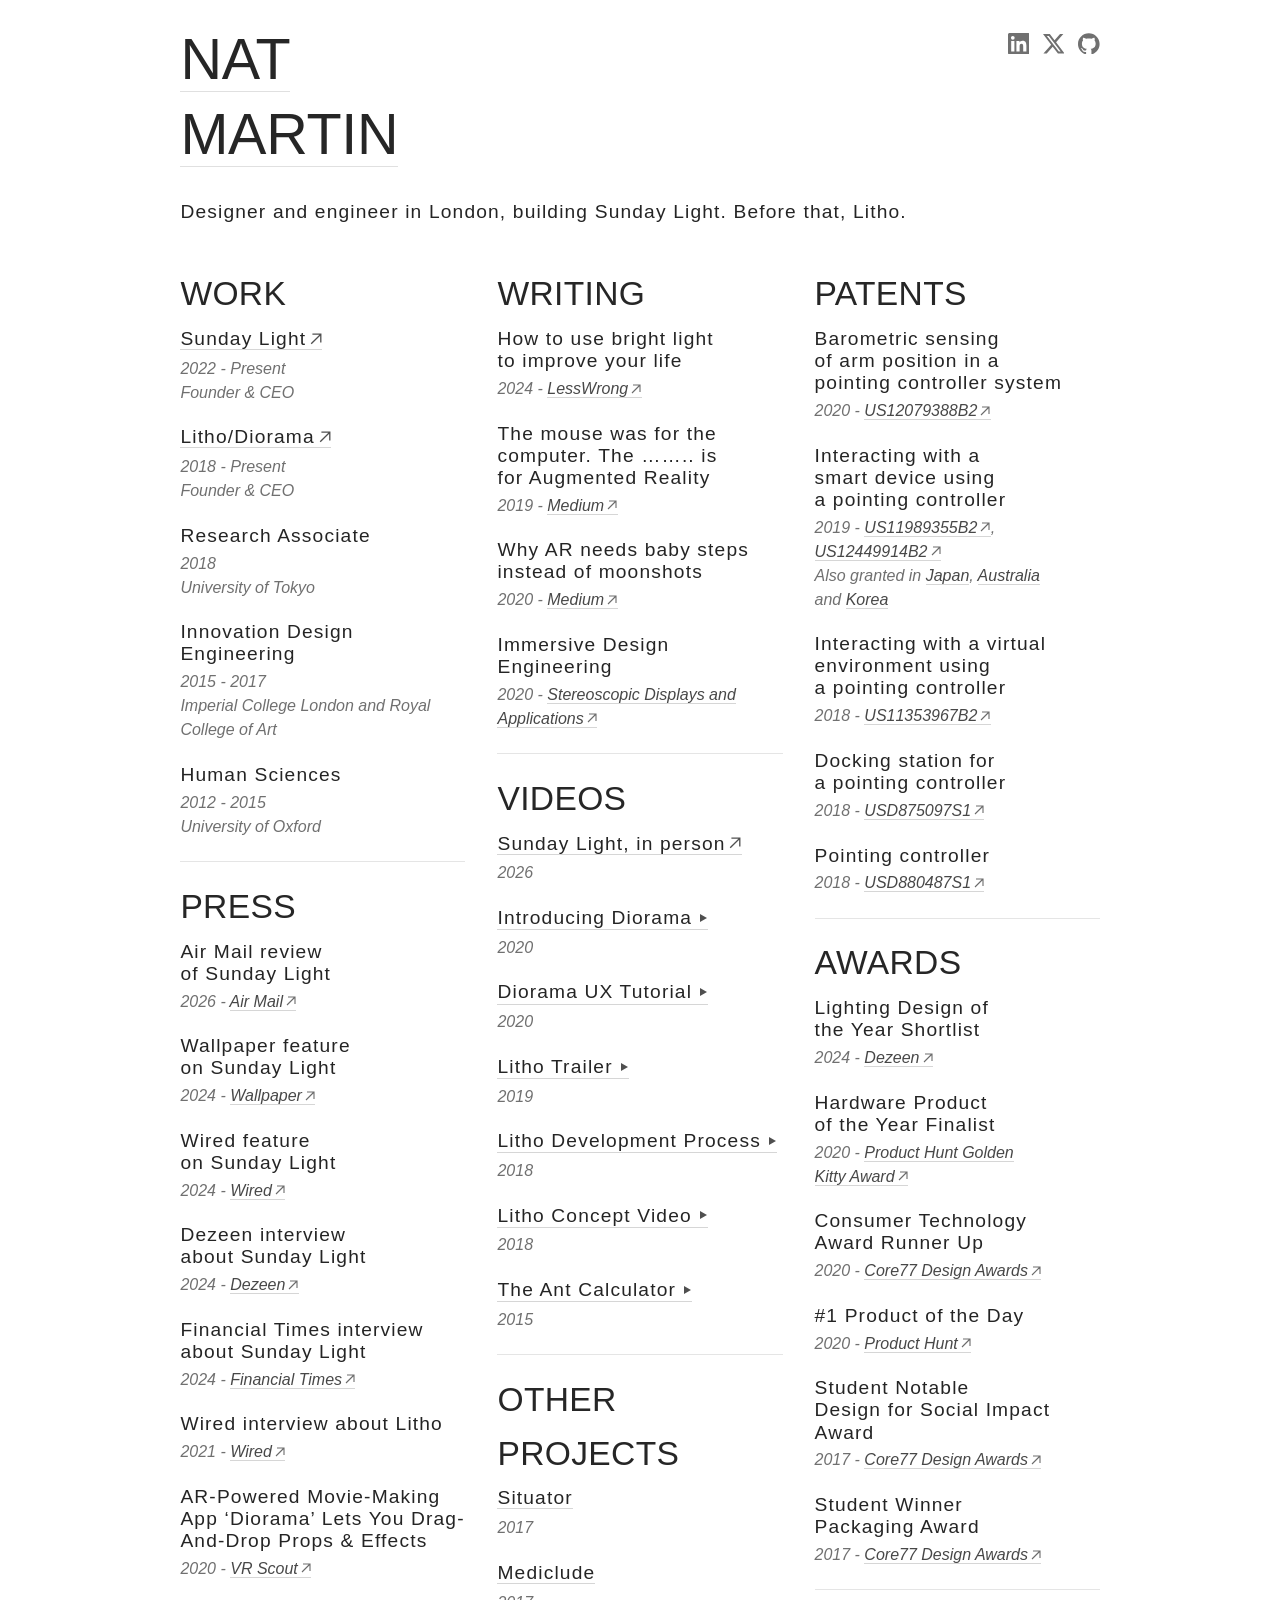
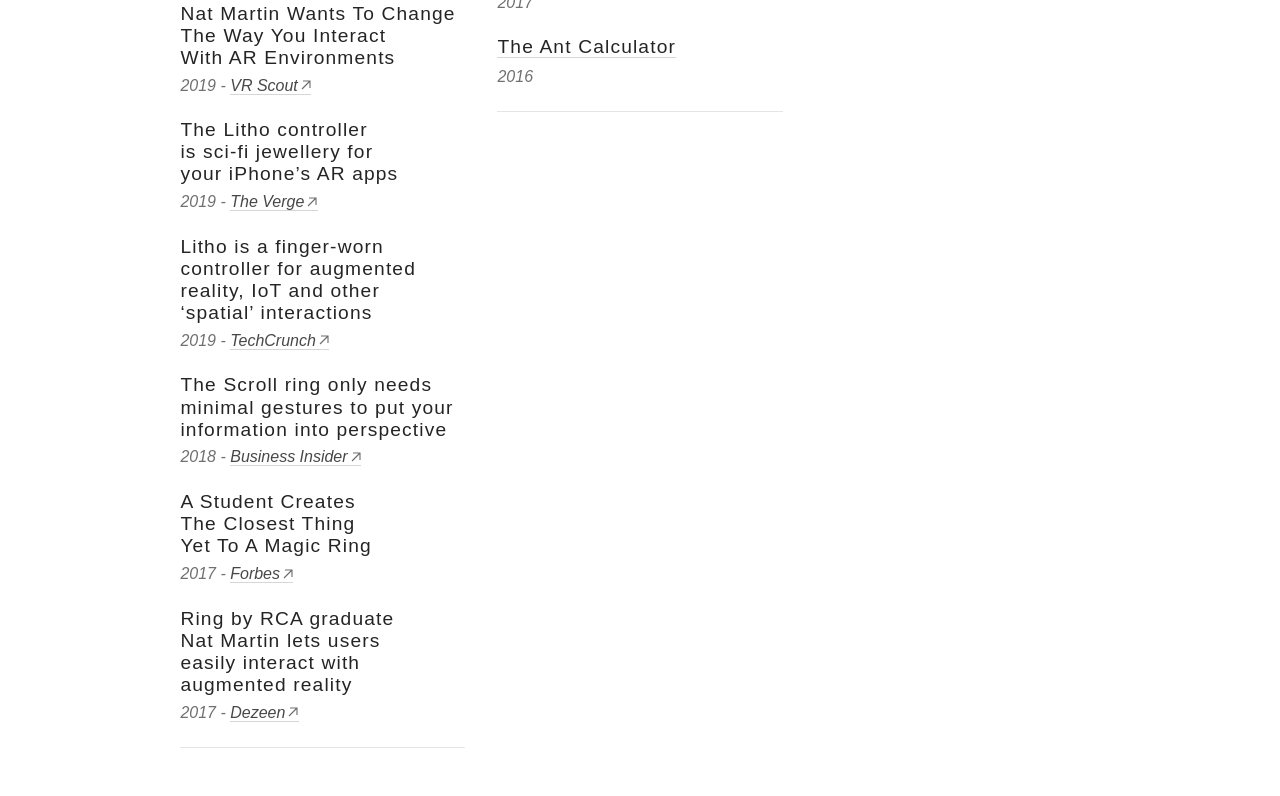
==== commit 19e40bf8: "Add intro line, Air Mail review, Sunday Light film; granted patents only; remove email - One-line in" ====
--- a/index.html
+++ b/index.html
@@ -4,10 +4,10 @@
 <meta charset="utf-8">
 <meta name="viewport" content="width=device-width, initial-scale=1">
 <title>Nat Martin</title>
-<meta name="description" content="Nat Martin is the founder of Sunday Light and Litho.">
+<meta name="description" content="Nat Martin is a designer and engineer in London, building Sunday Light. Before that, Litho.">
 <link rel="canonical" href="https://natmartin.com/">
 <meta property="og:title" content="Nat Martin">
-<meta property="og:description" content="Nat Martin is the founder of Sunday Light and Litho.">
+<meta property="og:description" content="Nat Martin is a designer and engineer in London, building Sunday Light. Before that, Litho.">
 <meta property="og:url" content="https://natmartin.com/">
 <meta property="og:type" content="website">
 <link rel="icon" href="/favicon.svg" type="image/svg+xml">
@@ -31,10 +31,11 @@
     <a href="https://www.linkedin.com/in/nat-martin-389845101/" target="_blank" rel="noopener" aria-label="LinkedIn"><svg viewBox="0 0 24 24" fill="currentColor" aria-hidden="true"><path d="M20.447 20.452h-3.554v-5.569c0-1.328-.027-3.037-1.852-3.037-1.853 0-2.136 1.445-2.136 2.939v5.667H9.351V9h3.414v1.561h.046c.477-.9 1.637-1.85 3.37-1.85 3.601 0 4.267 2.37 4.267 5.455v6.286zM5.337 7.433a2.062 2.062 0 1 1 0-4.125 2.062 2.062 0 0 1 0 4.125zM7.119 20.452H3.555V9h3.564v11.452zM22.225 0H1.771C.792 0 0 .774 0 1.729v20.542C0 23.227.792 24 1.771 24h20.451C23.2 24 24 23.227 24 22.271V1.729C24 .774 23.2 0 22.222 0h.003z"/></svg></a>
     <a href="https://x.com/natmartin" target="_blank" rel="noopener" aria-label="X"><svg viewBox="0 0 24 24" fill="currentColor" aria-hidden="true"><path d="M18.901 1.153h3.68l-8.04 9.19L24 22.846h-7.406l-5.8-7.584-6.638 7.584H.474l8.6-9.83L0 1.154h7.594l5.243 6.932ZM17.61 20.644h2.039L6.486 3.24H4.298Z"/></svg></a>
     <a href="https://github.com/natmart-in" target="_blank" rel="noopener" aria-label="GitHub"><svg viewBox="0 0 24 24" fill="currentColor" aria-hidden="true"><path d="M12 .297c-6.63 0-12 5.373-12 12 0 5.303 3.438 9.8 8.205 11.385.6.113.82-.258.82-.577 0-.285-.01-1.04-.015-2.04-3.338.724-4.042-1.61-4.042-1.61C4.422 18.07 3.633 17.7 3.633 17.7c-1.087-.744.084-.729.084-.729 1.205.084 1.838 1.236 1.838 1.236 1.07 1.835 2.809 1.305 3.495.998.108-.776.417-1.305.76-1.605-2.665-.3-5.466-1.332-5.466-5.93 0-1.31.465-2.38 1.235-3.22-.135-.303-.54-1.523.105-3.176 0 0 1.005-.322 3.3 1.23.96-.267 1.98-.399 3-.405 1.02.006 2.04.138 3 .405 2.28-1.552 3.285-1.23 3.285-1.23.645 1.653.24 2.873.12 3.176.765.84 1.23 1.91 1.23 3.22 0 4.61-2.805 5.625-5.475 5.92.42.36.81 1.096.81 2.22 0 1.606-.015 2.896-.015 3.286 0 .315.21.69.825.57C20.565 22.092 24 17.592 24 12.297c0-6.627-5.373-12-12-12"/></svg></a>
-    <a href="mailto:nat@litho.cc" aria-label="Email"><svg viewBox="0 0 24 24" fill="currentColor" aria-hidden="true"><path d="M2.5 4h19A1.5 1.5 0 0 1 23 5.5v13a1.5 1.5 0 0 1-1.5 1.5h-19A1.5 1.5 0 0 1 1 18.5v-13A1.5 1.5 0 0 1 2.5 4Zm.9 2.2v.4l8.6 6.3 8.6-6.3v-.4Zm17.2 2.9-7.7 5.6a1.6 1.6 0 0 1-1.8 0L3.4 9.1v8.7h17.2Z"/></svg></a>
   </nav>
 </header>
 
+<p class="intro">Designer and engineer in London, building Sunday&nbsp;Light. Before that, Litho.</p>
+
 <main class="columns">
 
   <div>
@@ -66,6 +67,10 @@
     <section>
       <h2>PRESS</h2>
       <div class="entry">
+        <span class="entry-title">Air Mail review of Sunday Light</span>
+        <p>2026 - <a class="ext" href="https://airmail.news/issues/2026-9-19/let-there-be-light" target="_blank" rel="noopener">Air Mail</a></p>
+      </div>
+      <div class="entry">
         <span class="entry-title">Wallpaper feature on Sunday Light</span>
         <p>2024 - <a class="ext" href="https://www.wallpaper.com/tech/we-switch-on-a-set-of-new-lighting-products-designed-to-entertain-educate-and-enhance" target="_blank" rel="noopener">Wallpaper</a></p>
       </div>
@@ -142,6 +147,10 @@
     <section>
       <h2>VIDEOS</h2>
       <div class="entry">
+        <a class="entry-title ext" href="https://x.com/natmartin/status/2077754163853693192" target="_blank" rel="noopener">Sunday Light, in person</a>
+        <p>2026</p>
+      </div>
+      <div class="entry">
         <button class="video play" type="button" data-video="https://www.youtube.com/embed/HFUXBONuKPU">Introducing Diorama</button>
         <p>2020</p>
       </div>
@@ -190,24 +199,24 @@
     <section>
       <h2>PATENTS</h2>
       <div class="entry">
+        <span class="entry-title">Barometric sensing of arm position in a pointing controller system</span>
+        <p>2020 - <a class="ext" href="https://patents.google.com/patent/US12079388B2/en" target="_blank" rel="noopener">US12079388B2</a></p>
+      </div>
+      <div class="entry">
         <span class="entry-title">Interacting with a smart device using a pointing controller</span>
-        <p>2019 - <a class="ext" href="https://patentimages.storage.googleapis.com/80/d0/ac/62b74b3158cdf9/WO2020170105A1.pdf" target="_blank" rel="noopener">WO2019229698A1</a></p>
+        <p>2019 - <a class="ext" href="https://patents.google.com/patent/US11989355B2/en" target="_blank" rel="noopener">US11989355B2</a>, <a class="ext" href="https://patents.google.com/patent/US12449914B2/en" target="_blank" rel="noopener">US12449914B2</a><br>Also granted in <a href="https://patents.google.com/patent/JP7716102B2/en" target="_blank" rel="noopener">Japan</a>, <a href="https://patents.google.com/patent/AU2020226861B2/en" target="_blank" rel="noopener">Australia</a> and <a href="https://patents.google.com/patent/KR102942422B1/en" target="_blank" rel="noopener">Korea</a></p>
       </div>
       <div class="entry">
         <span class="entry-title">Interacting with a virtual environment using a pointing controller</span>
-        <p>2018 - <a class="ext" href="https://patentimages.storage.googleapis.com/e6/0a/2b/3825c41c6f18b3/US11353967.pdf" target="_blank" rel="noopener">US11353967B2</a></p>
-      </div>
-      <div class="entry">
-        <span class="entry-title">Transitioning between an augmented reality scene and a virtual reality representation</span>
-        <p>2019 - <a class="ext" href="https://patentimages.storage.googleapis.com/53/9c/a0/f9d5b42221a917/WO2020201998A1.pdf" target="_blank" rel="noopener">WO2020201998A1</a></p>
+        <p>2018 - <a class="ext" href="https://patents.google.com/patent/US11353967B2/en" target="_blank" rel="noopener">US11353967B2</a></p>
       </div>
       <div class="entry">
         <span class="entry-title">Docking station for a pointing controller</span>
-        <p>2018 - <a class="ext" href="https://patentimages.storage.googleapis.com/ee/4f/90/f56b7838b0bfa9/USD875097.pdf" target="_blank" rel="noopener">USD875097S1</a></p>
+        <p>2018 - <a class="ext" href="https://patents.google.com/patent/USD875097S1/en" target="_blank" rel="noopener">USD875097S1</a></p>
       </div>
       <div class="entry">
         <span class="entry-title">Pointing controller</span>
-        <p>2018 - <a class="ext" href="https://patentimages.storage.googleapis.com/4f/f9/db/c7bdec2f3b0ec2/USD880487.pdf" target="_blank" rel="noopener">USD880487S1</a></p>
+        <p>2018 - <a class="ext" href="https://patents.google.com/patent/USD880487S1/en" target="_blank" rel="noopener">USD880487S1</a></p>
       </div>
       <hr>
     </section>
--- a/style.css
+++ b/style.css
@@ -59,23 +59,23 @@
 p { text-wrap: pretty; }
 
 /* Small glyphs after links: ↗ leaves the site, ▸ plays a video.
-   Drawn as masks so they never turn into emoji. */
+   Drawn as masks over non-breaking spaces, so they keep the link colour,
+   never turn into emoji and never wrap onto a line of their own. */
 .ext::after,
 .play::after {
-  content: "";
-  display: inline-block;
-  width: 0.62em;
-  height: 0.62em;
-  margin-left: 0.2em;
-  vertical-align: 0.02em;
+  content: "\00a0\00a0\00a0";
+  letter-spacing: 0;
   background: currentColor;
   opacity: 0.8;
-  -webkit-mask: var(--glyph) center / contain no-repeat;
-  mask: var(--glyph) center / contain no-repeat;
+  -webkit-mask: var(--glyph) right 0.02em center / 0.62em no-repeat;
+  mask: var(--glyph) right 0.02em center / 0.62em no-repeat;
 }
 .ext { --glyph: url("data:image/svg+xml,%3Csvg xmlns='http://www.w3.org/2000/svg' viewBox='0 0 10 10'%3E%3Cpath d='M2 1h7v7M9 1 1 9' fill='none' stroke='black' stroke-width='1.1'/%3E%3C/svg%3E"); }
 .play { --glyph: url("data:image/svg+xml,%3Csvg xmlns='http://www.w3.org/2000/svg' viewBox='0 0 10 10'%3E%3Cpath d='M2 1v8l7-4z'/%3E%3C/svg%3E"); }
-.play::after { width: 0.5em; height: 0.5em; margin-left: 0.35em; vertical-align: 0.06em; }
+.play::after {
+  -webkit-mask-size: 0.5em;
+  mask-size: 0.5em;
+}
 
 /* Header */
 
@@ -114,7 +114,17 @@
 .social a:hover { color: var(--ink); }
 .social svg { display: block; width: 1.35rem; height: 1.35rem; }
 
-/* Home: three columns */
+/* Home: intro line, then three columns */
+
+.intro {
+  margin: 1.6rem 0 0;
+  text-wrap: balance;
+  padding: 0 var(--pad);
+  font-size: 1.2rem;
+  line-height: 1.45;
+  letter-spacing: 0.06em;
+  color: var(--title);
+}
 
 .columns {
   display: grid;
@@ -298,6 +308,7 @@
   .site-header { padding-top: 1.1rem; }
   .site-header h1 { font-size: 3rem; }
   .social { padding-top: 0.15rem; }
+  .intro { margin-top: 1.2rem; }
   .columns { grid-template-columns: 1fr; padding-top: 1.6rem; }
   .columns > div + div { margin-top: 1.1rem; }
   .project .split,
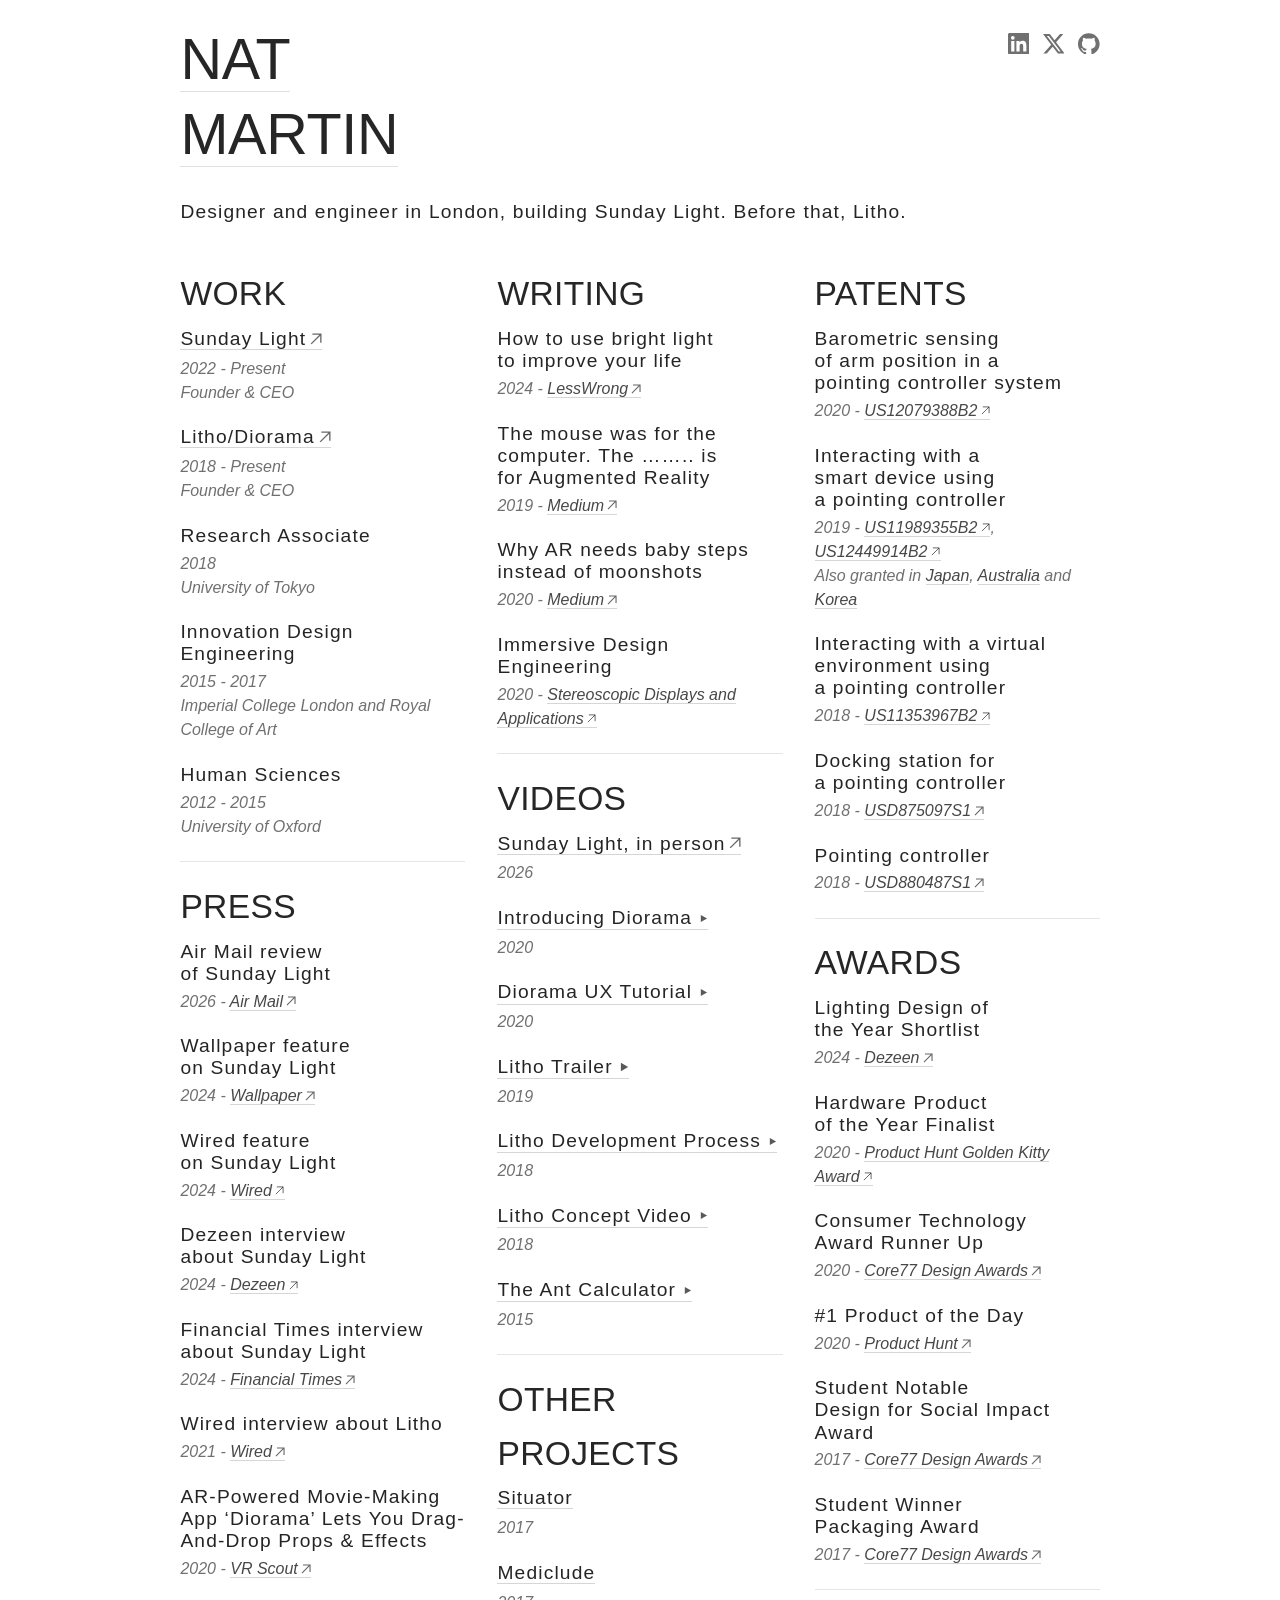
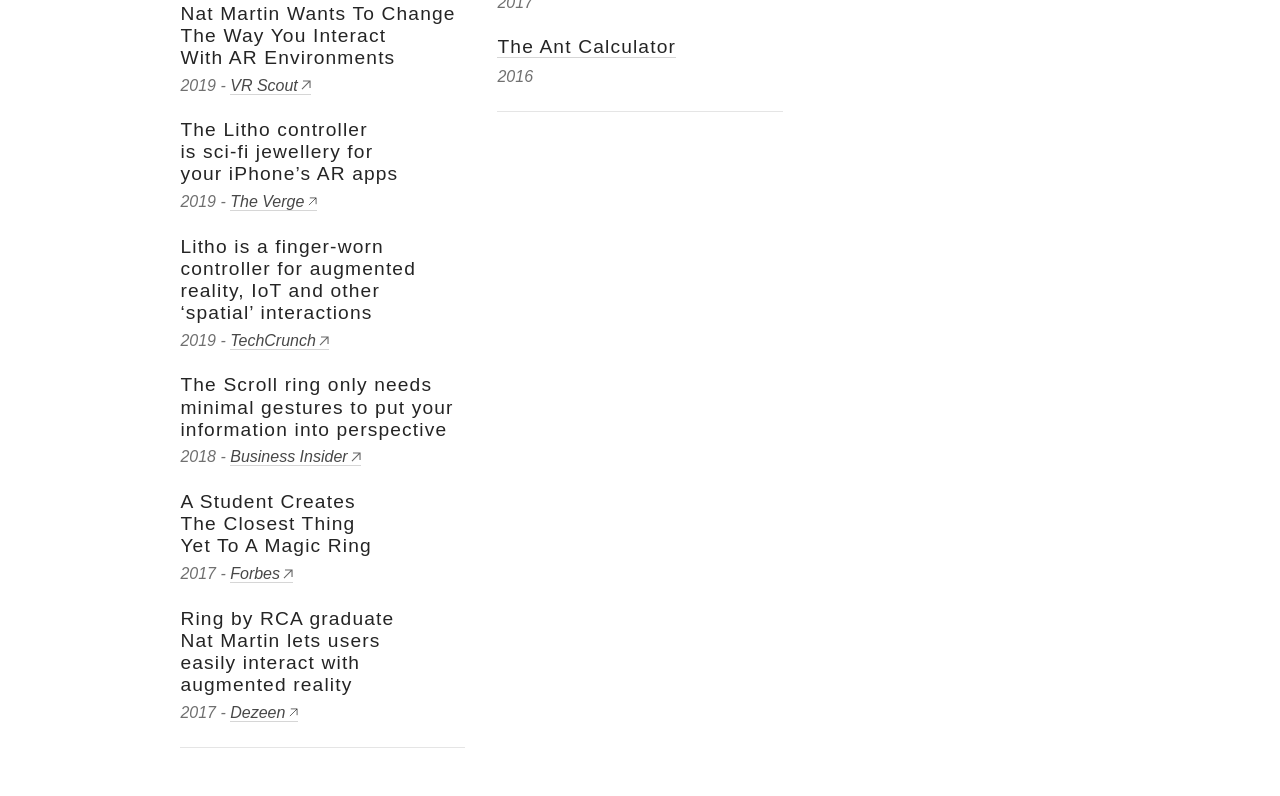
==== commit 68ff9806: "Fix link glyphs in Safari; tidy patent line and video dialog focus Safari ignores CSS masks on inlin" ====
--- a/index.html
+++ b/index.html
@@ -42,11 +42,11 @@
     <section>
       <h2>WORK</h2>
       <div class="entry">
-        <a class="entry-title ext" href="https://www.sundaylight.cc" target="_blank" rel="noopener">Sunday Light</a>
+        <a class="entry-title" href="https://www.sundaylight.cc" target="_blank" rel="noopener">Sunday <span class="ext">Light</span></a>
         <p>2022 - Present<br>Founder &amp; CEO</p>
       </div>
       <div class="entry">
-        <a class="entry-title ext" href="http://www.diora.ma" target="_blank" rel="noopener">Litho/Diorama</a>
+        <a class="entry-title" href="http://www.diora.ma" target="_blank" rel="noopener"><span class="ext">Litho/Diorama</span></a>
         <p>2018 - Present<br>Founder &amp; CEO</p>
       </div>
       <div class="entry">
@@ -68,55 +68,55 @@
       <h2>PRESS</h2>
       <div class="entry">
         <span class="entry-title">Air Mail review of Sunday Light</span>
-        <p>2026 - <a class="ext" href="https://airmail.news/issues/2026-9-19/let-there-be-light" target="_blank" rel="noopener">Air Mail</a></p>
+        <p>2026 - <a href="https://airmail.news/issues/2026-9-19/let-there-be-light" target="_blank" rel="noopener">Air <span class="ext">Mail</span></a></p>
       </div>
       <div class="entry">
         <span class="entry-title">Wallpaper feature on Sunday Light</span>
-        <p>2024 - <a class="ext" href="https://www.wallpaper.com/tech/we-switch-on-a-set-of-new-lighting-products-designed-to-entertain-educate-and-enhance" target="_blank" rel="noopener">Wallpaper</a></p>
+        <p>2024 - <a href="https://www.wallpaper.com/tech/we-switch-on-a-set-of-new-lighting-products-designed-to-entertain-educate-and-enhance" target="_blank" rel="noopener"><span class="ext">Wallpaper</span></a></p>
       </div>
       <div class="entry">
         <span class="entry-title">Wired feature on Sunday Light</span>
-        <p>2024 - <a class="ext" href="https://static1.squarespace.com/static/654f672aed29a06d3eca806d/t/6606af1b74b40d6e9ec8dcd3/1711714079746/Sunday+Wired.pdf" target="_blank" rel="noopener">Wired</a></p>
+        <p>2024 - <a href="https://static1.squarespace.com/static/654f672aed29a06d3eca806d/t/6606af1b74b40d6e9ec8dcd3/1711714079746/Sunday+Wired.pdf" target="_blank" rel="noopener"><span class="ext">Wired</span></a></p>
       </div>
       <div class="entry">
         <span class="entry-title">Dezeen interview about Sunday Light</span>
-        <p>2024 - <a class="ext" href="https://www.dezeen.com/2024/02/12/sunday-light-nat-martin-sean-hammett/" target="_blank" rel="noopener">Dezeen</a></p>
+        <p>2024 - <a href="https://www.dezeen.com/2024/02/12/sunday-light-nat-martin-sean-hammett/" target="_blank" rel="noopener"><span class="ext">Dezeen</span></a></p>
       </div>
       <div class="entry">
         <span class="entry-title">Financial Times interview about Sunday Light</span>
-        <p>2024 - <a class="ext" href="https://www.ft.com/content/4465e2ee-4e23-4ca4-8f45-6066abd70ad9" target="_blank" rel="noopener">Financial Times</a></p>
+        <p>2024 - <a href="https://www.ft.com/content/4465e2ee-4e23-4ca4-8f45-6066abd70ad9" target="_blank" rel="noopener">Financial <span class="ext">Times</span></a></p>
       </div>
       <div class="entry">
         <span class="entry-title">Wired interview about Litho</span>
-        <p>2021 - <a class="ext" href="https://www.wired.co.uk/article/ar-influencers-litho-virtual-reality" target="_blank" rel="noopener">Wired</a></p>
+        <p>2021 - <a href="https://www.wired.co.uk/article/ar-influencers-litho-virtual-reality" target="_blank" rel="noopener"><span class="ext">Wired</span></a></p>
       </div>
       <div class="entry">
         <span class="entry-title">AR-Powered Movie-Making App ‘Diorama’ Lets You Drag-And-Drop Props &amp; Effects</span>
-        <p>2020 - <a class="ext" href="https://web.archive.org/web/20230603014330/https://vrscout.com/news/ar-movie-making-diorama-digital-props-effects/" target="_blank" rel="noopener">VR Scout</a></p>
+        <p>2020 - <a href="https://web.archive.org/web/20230603014330/https://vrscout.com/news/ar-movie-making-diorama-digital-props-effects/" target="_blank" rel="noopener">VR <span class="ext">Scout</span></a></p>
       </div>
       <div class="entry">
         <span class="entry-title">Nat Martin Wants To Change The Way You Interact With AR Environments</span>
-        <p>2019 - <a class="ext" href="https://web.archive.org/web/20230203075517/https://vrscout.com/news/nat-martin-interacting-with-ar/" target="_blank" rel="noopener">VR Scout</a></p>
+        <p>2019 - <a href="https://web.archive.org/web/20230203075517/https://vrscout.com/news/nat-martin-interacting-with-ar/" target="_blank" rel="noopener">VR <span class="ext">Scout</span></a></p>
       </div>
       <div class="entry">
         <span class="entry-title">The Litho controller is sci-fi jewellery for your iPhone’s AR apps</span>
-        <p>2019 - <a class="ext" href="https://www.theverge.com/2019/2/19/18225277/litho-controller-ar-vr-motion-ring-development-kit-shipping-cost-launch" target="_blank" rel="noopener">The Verge</a></p>
+        <p>2019 - <a href="https://www.theverge.com/2019/2/19/18225277/litho-controller-ar-vr-motion-ring-development-kit-shipping-cost-launch" target="_blank" rel="noopener">The <span class="ext">Verge</span></a></p>
       </div>
       <div class="entry">
         <span class="entry-title">Litho is a finger-worn controller for augmented reality, IoT and other ‘spatial’ interactions</span>
-        <p>2019 - <a class="ext" href="https://techcrunch.com/2019/02/18/litho/" target="_blank" rel="noopener">TechCrunch</a></p>
+        <p>2019 - <a href="https://techcrunch.com/2019/02/18/litho/" target="_blank" rel="noopener"><span class="ext">TechCrunch</span></a></p>
       </div>
       <div class="entry">
         <span class="entry-title">The Scroll ring only needs minimal gestures to put your information into perspective</span>
-        <p>2018 - <a class="ext" href="https://twitter.com/businessinsider/status/1115087870413303809" target="_blank" rel="noopener">Business Insider</a></p>
+        <p>2018 - <a href="https://twitter.com/businessinsider/status/1115087870413303809" target="_blank" rel="noopener">Business <span class="ext">Insider</span></a></p>
       </div>
       <div class="entry">
         <span class="entry-title">A Student Creates The Closest Thing Yet To A Magic Ring</span>
-        <p>2017 - <a class="ext" href="https://www.forbes.com/sites/kevinmurnane/2017/08/09/augmented-reality-technology-a-student-creates-the-closest-thing-yet-to-a-magic-ring/" target="_blank" rel="noopener">Forbes</a></p>
+        <p>2017 - <a href="https://www.forbes.com/sites/kevinmurnane/2017/08/09/augmented-reality-technology-a-student-creates-the-closest-thing-yet-to-a-magic-ring/" target="_blank" rel="noopener"><span class="ext">Forbes</span></a></p>
       </div>
       <div class="entry">
         <span class="entry-title">Ring by RCA graduate Nat Martin lets users easily interact with augmented reality</span>
-        <p>2017 - <a class="ext" href="https://www.dezeen.com/2017/07/25/rca-graduate-scroll-ring-lets-users-easily-interact-with-augmented-reality-design-technology/" target="_blank" rel="noopener">Dezeen</a></p>
+        <p>2017 - <a href="https://www.dezeen.com/2017/07/25/rca-graduate-scroll-ring-lets-users-easily-interact-with-augmented-reality-design-technology/" target="_blank" rel="noopener"><span class="ext">Dezeen</span></a></p>
       </div>
       <hr>
     </section>
@@ -127,19 +127,19 @@
       <h2>WRITING</h2>
       <div class="entry">
         <span class="entry-title">How to use bright light to improve your life</span>
-        <p>2024 - <a class="ext" href="https://www.lesswrong.com/posts/W4Y7wkGEgaKemsyf9/how-to-use-bright-light-to-improve-your-life" target="_blank" rel="noopener">LessWrong</a></p>
+        <p>2024 - <a href="https://www.lesswrong.com/posts/W4Y7wkGEgaKemsyf9/how-to-use-bright-light-to-improve-your-life" target="_blank" rel="noopener"><span class="ext">LessWrong</span></a></p>
       </div>
       <div class="entry">
         <span class="entry-title">The mouse was for the computer. The …….. is for Augmented Reality</span>
-        <p>2019 - <a class="ext" href="https://medium.com/litho/designing-an-input-device-for-the-real-world-a-process-of-elimination-c4685aed7d09" target="_blank" rel="noopener">Medium</a></p>
+        <p>2019 - <a href="https://medium.com/litho/designing-an-input-device-for-the-real-world-a-process-of-elimination-c4685aed7d09" target="_blank" rel="noopener"><span class="ext">Medium</span></a></p>
       </div>
       <div class="entry">
         <span class="entry-title">Why AR needs baby steps instead of moonshots</span>
-        <p>2020 - <a class="ext" href="https://medium.com/litho/how-to-ship-an-ar-product-that-people-might-actually-want-174dd3a773b3" target="_blank" rel="noopener">Medium</a></p>
+        <p>2020 - <a href="https://medium.com/litho/how-to-ship-an-ar-product-that-people-might-actually-want-174dd3a773b3" target="_blank" rel="noopener"><span class="ext">Medium</span></a></p>
       </div>
       <div class="entry">
         <span class="entry-title">Immersive Design Engineering</span>
-        <p>2020 - <a class="ext" href="https://www.researchgate.net/publication/344886489_Immersive_Design_Engineering" target="_blank" rel="noopener">Stereoscopic Displays and Applications</a></p>
+        <p>2020 - <a href="https://www.researchgate.net/publication/344886489_Immersive_Design_Engineering" target="_blank" rel="noopener">Stereoscopic Displays and <span class="ext">Applications</span></a></p>
       </div>
       <hr>
     </section>
@@ -147,31 +147,31 @@
     <section>
       <h2>VIDEOS</h2>
       <div class="entry">
-        <a class="entry-title ext" href="https://x.com/natmartin/status/2077754163853693192" target="_blank" rel="noopener">Sunday Light, in person</a>
+        <a class="entry-title" href="https://x.com/natmartin/status/2077754163853693192" target="_blank" rel="noopener">Sunday Light, in <span class="ext">person</span></a>
         <p>2026</p>
       </div>
       <div class="entry">
-        <button class="video play" type="button" data-video="https://www.youtube.com/embed/HFUXBONuKPU">Introducing Diorama</button>
+        <button class="video" type="button" data-video="https://www.youtube.com/embed/HFUXBONuKPU">Introducing <span class="play">Diorama</span></button>
         <p>2020</p>
       </div>
       <div class="entry">
-        <button class="video play" type="button" data-video="https://www.youtube.com/embed/gn4ldR-CJKc?start=42">Diorama UX Tutorial</button>
+        <button class="video" type="button" data-video="https://www.youtube.com/embed/gn4ldR-CJKc?start=42">Diorama UX <span class="play">Tutorial</span></button>
         <p>2020</p>
       </div>
       <div class="entry">
-        <button class="video play" type="button" data-video="https://www.youtube.com/embed/v8LeG3nco04">Litho Trailer</button>
+        <button class="video" type="button" data-video="https://www.youtube.com/embed/v8LeG3nco04">Litho <span class="play">Trailer</span></button>
         <p>2019</p>
       </div>
       <div class="entry">
-        <button class="video play" type="button" data-video="https://www.youtube.com/embed/qNUJE_VNYdY">Litho Development Process</button>
+        <button class="video" type="button" data-video="https://www.youtube.com/embed/qNUJE_VNYdY">Litho Development <span class="play">Process</span></button>
         <p>2018</p>
       </div>
       <div class="entry">
-        <button class="video play" type="button" data-video="https://www.youtube.com/embed/jl1Sqm-9z5Y">Litho Concept Video</button>
+        <button class="video" type="button" data-video="https://www.youtube.com/embed/jl1Sqm-9z5Y">Litho Concept <span class="play">Video</span></button>
         <p>2018</p>
       </div>
       <div class="entry">
-        <button class="video play" type="button" data-video="https://www.youtube.com/embed/rH-5Jxub50o">The Ant Calculator</button>
+        <button class="video" type="button" data-video="https://www.youtube.com/embed/rH-5Jxub50o">The Ant <span class="play">Calculator</span></button>
         <p>2015</p>
       </div>
       <hr>
@@ -200,23 +200,23 @@
       <h2>PATENTS</h2>
       <div class="entry">
         <span class="entry-title">Barometric sensing of arm position in a pointing controller system</span>
-        <p>2020 - <a class="ext" href="https://patents.google.com/patent/US12079388B2/en" target="_blank" rel="noopener">US12079388B2</a></p>
+        <p>2020 - <a href="https://patents.google.com/patent/US12079388B2/en" target="_blank" rel="noopener"><span class="ext">US12079388B2</span></a></p>
       </div>
       <div class="entry">
         <span class="entry-title">Interacting with a smart device using a pointing controller</span>
-        <p>2019 - <a class="ext" href="https://patents.google.com/patent/US11989355B2/en" target="_blank" rel="noopener">US11989355B2</a>, <a class="ext" href="https://patents.google.com/patent/US12449914B2/en" target="_blank" rel="noopener">US12449914B2</a><br>Also granted in <a href="https://patents.google.com/patent/JP7716102B2/en" target="_blank" rel="noopener">Japan</a>, <a href="https://patents.google.com/patent/AU2020226861B2/en" target="_blank" rel="noopener">Australia</a> and <a href="https://patents.google.com/patent/KR102942422B1/en" target="_blank" rel="noopener">Korea</a></p>
+        <p>2019 - <span class="nw"><a href="https://patents.google.com/patent/US11989355B2/en" target="_blank" rel="noopener"><span class="ext">US11989355B2</span></a>,</span> <a href="https://patents.google.com/patent/US12449914B2/en" target="_blank" rel="noopener"><span class="ext">US12449914B2</span></a><br>Also granted in <a href="https://patents.google.com/patent/JP7716102B2/en" target="_blank" rel="noopener">Japan</a>, <a href="https://patents.google.com/patent/AU2020226861B2/en" target="_blank" rel="noopener">Australia</a> and <a href="https://patents.google.com/patent/KR102942422B1/en" target="_blank" rel="noopener">Korea</a></p>
       </div>
       <div class="entry">
         <span class="entry-title">Interacting with a virtual environment using a pointing controller</span>
-        <p>2018 - <a class="ext" href="https://patents.google.com/patent/US11353967B2/en" target="_blank" rel="noopener">US11353967B2</a></p>
+        <p>2018 - <a href="https://patents.google.com/patent/US11353967B2/en" target="_blank" rel="noopener"><span class="ext">US11353967B2</span></a></p>
       </div>
       <div class="entry">
         <span class="entry-title">Docking station for a pointing controller</span>
-        <p>2018 - <a class="ext" href="https://patents.google.com/patent/USD875097S1/en" target="_blank" rel="noopener">USD875097S1</a></p>
+        <p>2018 - <a href="https://patents.google.com/patent/USD875097S1/en" target="_blank" rel="noopener"><span class="ext">USD875097S1</span></a></p>
       </div>
       <div class="entry">
         <span class="entry-title">Pointing controller</span>
-        <p>2018 - <a class="ext" href="https://patents.google.com/patent/USD880487S1/en" target="_blank" rel="noopener">USD880487S1</a></p>
+        <p>2018 - <a href="https://patents.google.com/patent/USD880487S1/en" target="_blank" rel="noopener"><span class="ext">USD880487S1</span></a></p>
       </div>
       <hr>
     </section>
@@ -225,27 +225,27 @@
       <h2>AWARDS</h2>
       <div class="entry">
         <span class="entry-title">Lighting Design of the Year Shortlist</span>
-        <p>2024 - <a class="ext" href="https://www.dezeen.com/awards/2024/shortlists/sunday-light/" target="_blank" rel="noopener">Dezeen</a></p>
+        <p>2024 - <a href="https://www.dezeen.com/awards/2024/shortlists/sunday-light/" target="_blank" rel="noopener"><span class="ext">Dezeen</span></a></p>
       </div>
       <div class="entry">
         <span class="entry-title">Hardware Product of the Year Finalist</span>
-        <p>2020 - <a class="ext" href="https://twitter.com/ProductHuntHi/status/1351247954657636352" target="_blank" rel="noopener">Product Hunt Golden Kitty Award</a></p>
+        <p>2020 - <a href="https://twitter.com/ProductHuntHi/status/1351247954657636352" target="_blank" rel="noopener">Product Hunt Golden Kitty <span class="ext">Award</span></a></p>
       </div>
       <div class="entry">
         <span class="entry-title">Consumer Technology Award Runner Up</span>
-        <p>2020 - <a class="ext" href="https://www.core77.com/posts/98933/The-2020-Core77-Design-Awards-Consumer-Technology-Honorees" target="_blank" rel="noopener">Core77 Design Awards</a></p>
+        <p>2020 - <a href="https://www.core77.com/posts/98933/The-2020-Core77-Design-Awards-Consumer-Technology-Honorees" target="_blank" rel="noopener">Core77 Design <span class="ext">Awards</span></a></p>
       </div>
       <div class="entry">
         <span class="entry-title">#1 Product of the Day</span>
-        <p>2020 - <a class="ext" href="https://www.producthunt.com/posts/diorama" target="_blank" rel="noopener">Product Hunt</a></p>
+        <p>2020 - <a href="https://www.producthunt.com/posts/diorama" target="_blank" rel="noopener">Product <span class="ext">Hunt</span></a></p>
       </div>
       <div class="entry">
         <span class="entry-title">Student Notable<br>Design for Social Impact Award</span>
-        <p>2017 - <a class="ext" href="https://designawards.core77.com/2017/Design-for-Social-Impact.html" target="_blank" rel="noopener">Core77 Design Awards</a></p>
+        <p>2017 - <a href="https://designawards.core77.com/2017/Design-for-Social-Impact.html" target="_blank" rel="noopener">Core77 Design <span class="ext">Awards</span></a></p>
       </div>
       <div class="entry">
         <span class="entry-title">Student Winner<br>Packaging Award</span>
-        <p>2017 - <a class="ext" href="https://designawards.core77.com/Packaging/63092/Mediclude.html" target="_blank" rel="noopener">Core77 Design Awards</a></p>
+        <p>2017 - <a href="https://designawards.core77.com/Packaging/63092/Mediclude.html" target="_blank" rel="noopener">Core77 Design <span class="ext">Awards</span></a></p>
       </div>
       <hr>
     </section>
@@ -253,7 +253,7 @@
 
 </main>
 
-<dialog class="player" aria-label="Video">
+<dialog class="player" aria-label="Video" autofocus>
   <button class="close" type="button" aria-label="Close video">&times;</button>
   <div class="frame"><iframe title="Video" allow="autoplay; encrypted-media; picture-in-picture; fullscreen" referrerpolicy="strict-origin-when-cross-origin"></iframe></div>
 </dialog>
--- a/style.css
+++ b/style.css
@@ -59,22 +59,28 @@
 p { text-wrap: pretty; }
 
 /* Small glyphs after links: ↗ leaves the site, ▸ plays a video.
-   Drawn as masks over non-breaking spaces, so they keep the link colour,
-   never turn into emoji and never wrap onto a line of their own. */
+   The glyph sits in a no-wrap span with the link's last word so it can never
+   end up on a line of its own. Plain SVG backgrounds work in every browser
+   (Safari ignores masks on inline text and paints a solid box instead). */
+.ext,
+.play,
+.nw { white-space: nowrap; }
 .ext::after,
 .play::after {
-  content: "\00a0\00a0\00a0";
-  letter-spacing: 0;
-  background: currentColor;
-  opacity: 0.8;
-  -webkit-mask: var(--glyph) right 0.02em center / 0.62em no-repeat;
-  mask: var(--glyph) right 0.02em center / 0.62em no-repeat;
-}
-.ext { --glyph: url("data:image/svg+xml,%3Csvg xmlns='http://www.w3.org/2000/svg' viewBox='0 0 10 10'%3E%3Cpath d='M2 1h7v7M9 1 1 9' fill='none' stroke='black' stroke-width='1.1'/%3E%3C/svg%3E"); }
-.play { --glyph: url("data:image/svg+xml,%3Csvg xmlns='http://www.w3.org/2000/svg' viewBox='0 0 10 10'%3E%3Cpath d='M2 1v8l7-4z'/%3E%3C/svg%3E"); }
+  content: "";
+  display: inline-block;
+  width: 0.62em;
+  height: 0.62em;
+  margin-left: 0.2em;
+  vertical-align: 0.02em;
+  background: url("data:image/svg+xml,%3Csvg xmlns='http://www.w3.org/2000/svg' viewBox='0 0 10 10'%3E%3Cpath d='M2 1h7v7M9 1 1 9' fill='none' stroke='%23000' stroke-opacity='.6' stroke-width='1.1'/%3E%3C/svg%3E") center / contain no-repeat;
+}
 .play::after {
-  -webkit-mask-size: 0.5em;
-  mask-size: 0.5em;
+  width: 0.5em;
+  height: 0.5em;
+  margin-left: 0.35em;
+  vertical-align: 0.06em;
+  background-image: url("data:image/svg+xml,%3Csvg xmlns='http://www.w3.org/2000/svg' viewBox='0 0 10 10'%3E%3Cpath d='M2 1v8l7-4z' fill='%23000' fill-opacity='.65'/%3E%3C/svg%3E");
 }
 
 /* Header */
@@ -166,6 +172,7 @@
   margin: 0.3rem 0 0;
   font-style: italic;
   line-height: 1.5;
+  text-wrap: wrap;
 }
 
 /* Video triggers read like the other entry links */
@@ -187,6 +194,7 @@
 .video:hover { color: #000; border-bottom-color: var(--underline-hover); }
 
 dialog.player {
+  outline: none;
   width: min(90vw, 960px);
   max-width: none;
   padding: 0;
